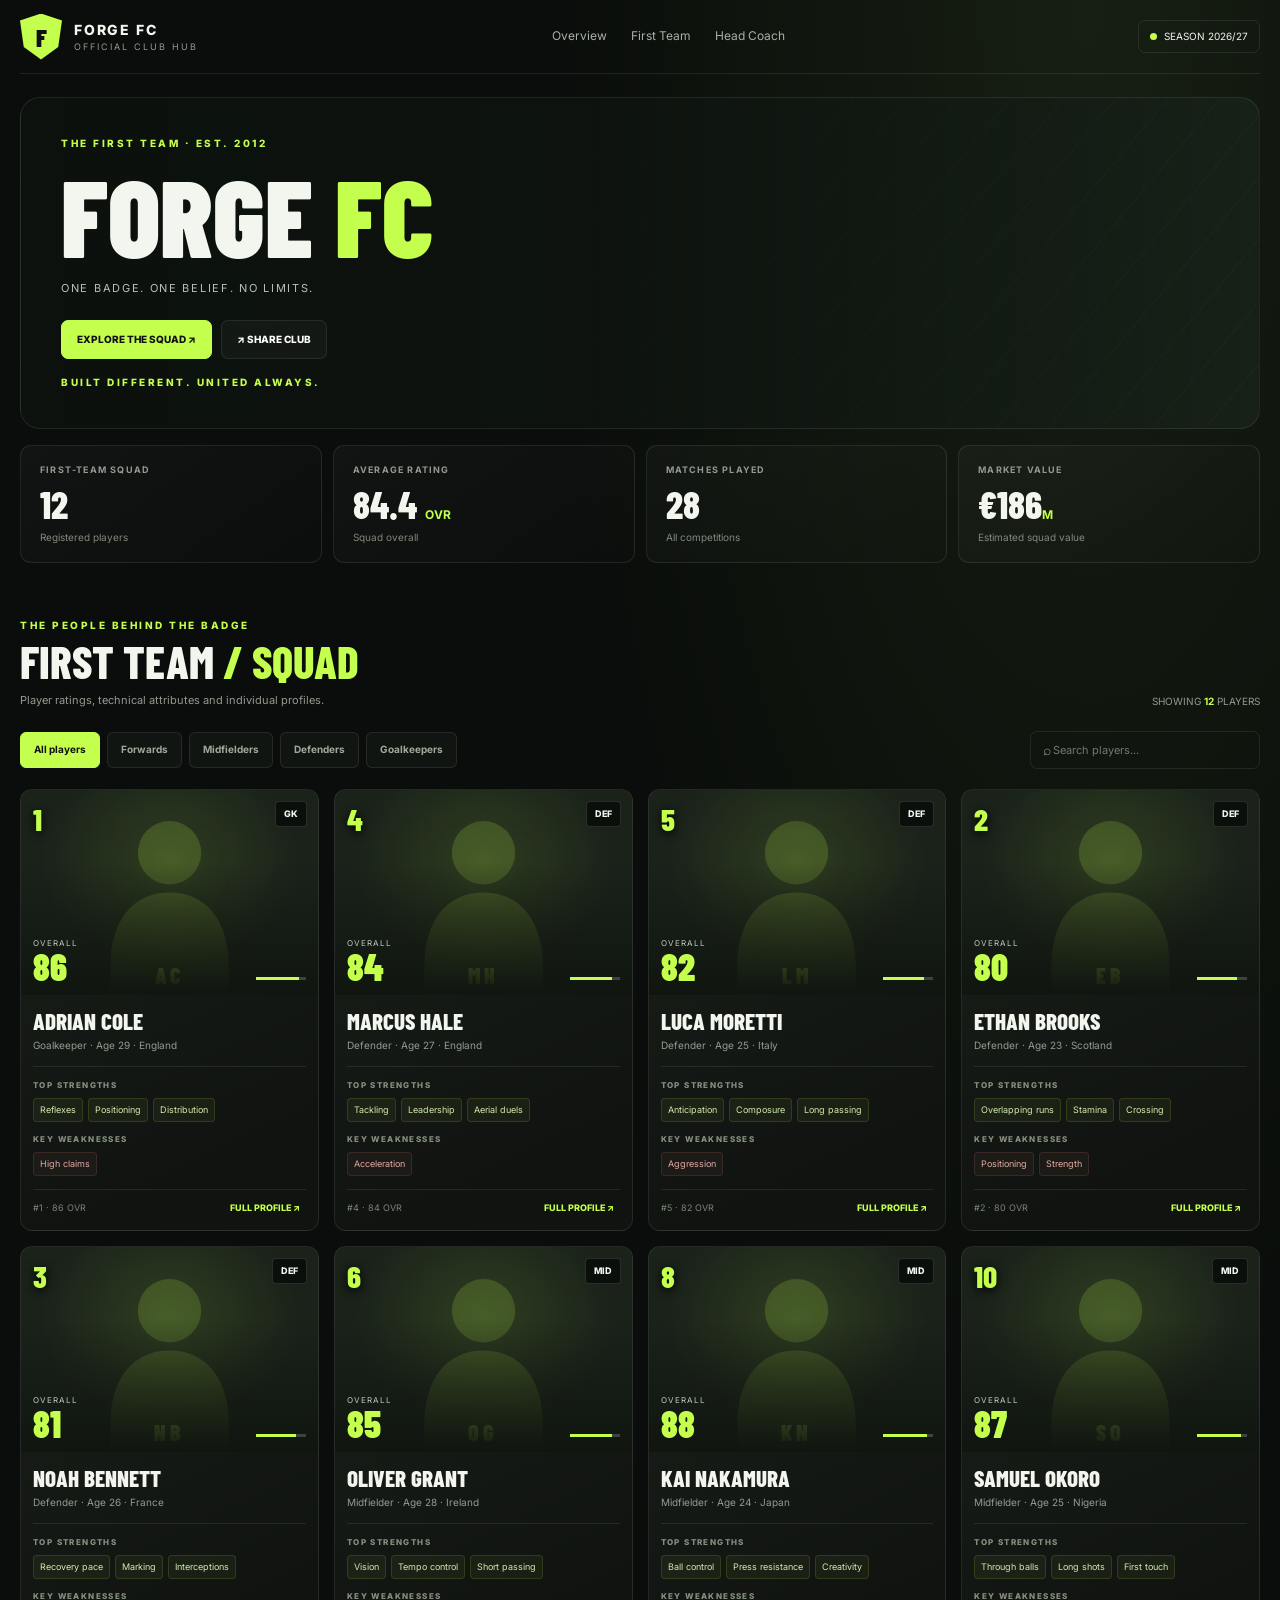
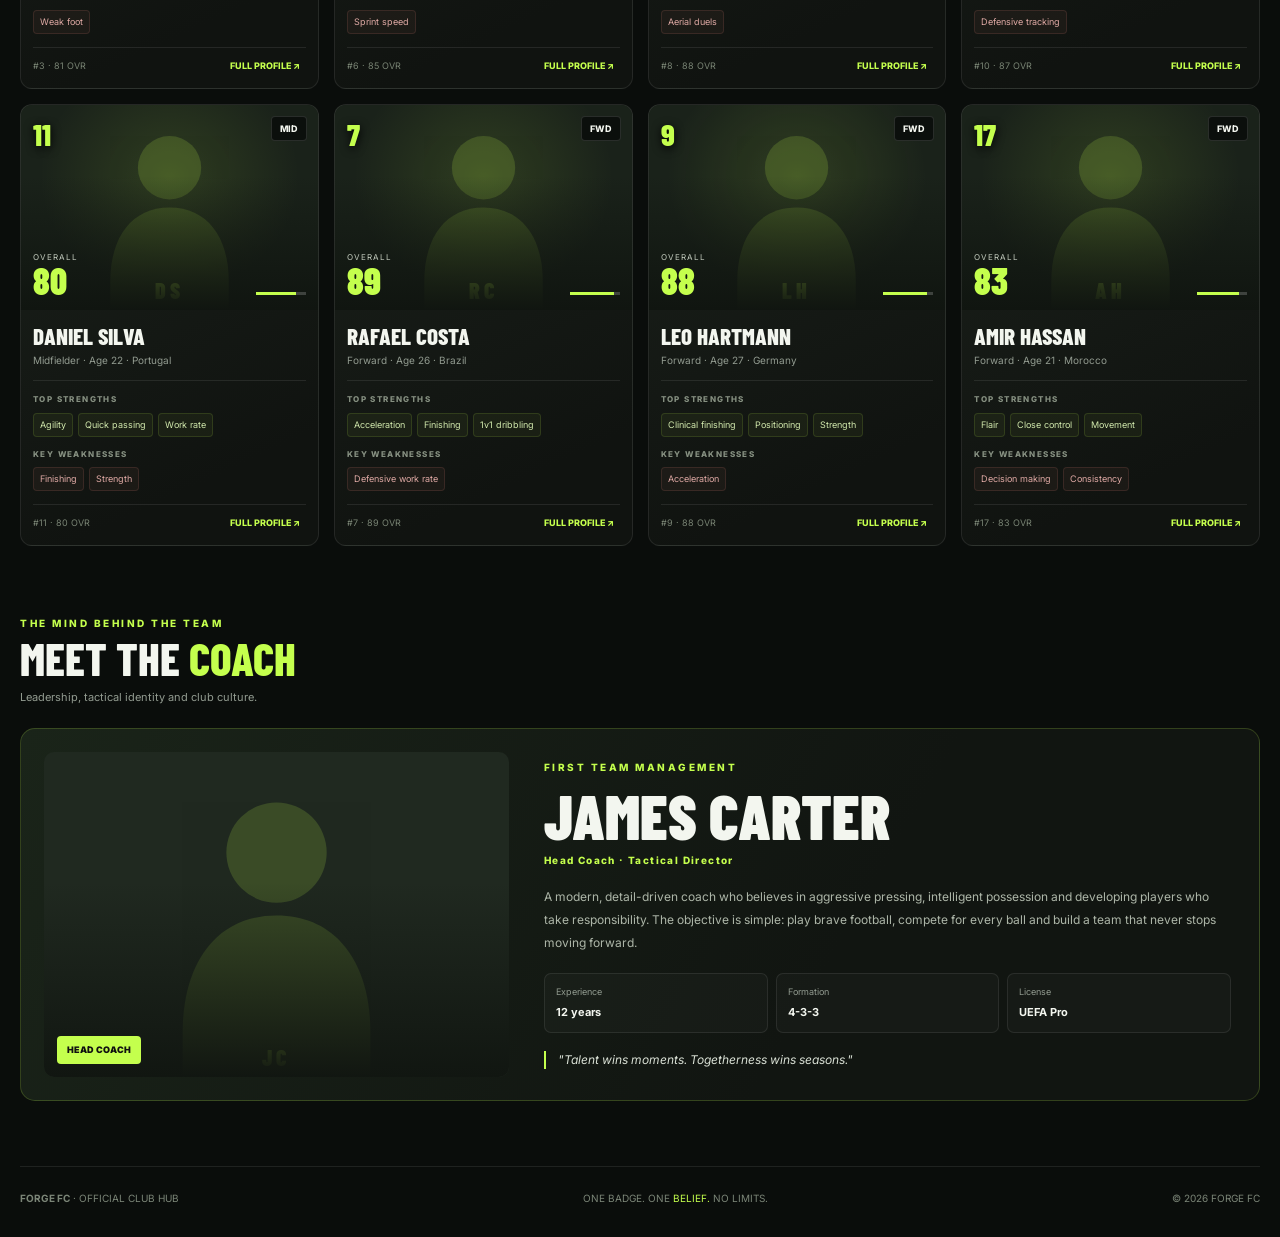
==== index.html @ f8b8ceb1 "First added files" ====
<!doctype html>
<html lang="en">
<head>
<meta charset="utf-8"><meta name="viewport" content="width=device-width,initial-scale=1">
<meta name="theme-color" content="#0a0d0b"><title>FORGE FC | Official Club Hub</title>
<link rel="preconnect" href="https://fonts.googleapis.com"><link rel="preconnect" href="https://fonts.gstatic.com" crossorigin>
<link href="https://fonts.googleapis.com/css2?family=Barlow+Condensed:wght@500;600;700;800;900&family=Inter:wght@400;500;600;700;800&display=swap" rel="stylesheet">
<style>
:root{--bg:#0a0d0b;--panel:#131813;--line:#ffffff16;--text:#f3f6ef;--muted:#929b90;--lime:#c4ff4d;--red:#ff8d86;--head:"Barlow Condensed",Impact,sans-serif;--body:"Inter",sans-serif}
*{box-sizing:border-box}html{scroll-behavior:smooth}body{margin:0;background:radial-gradient(ellipse at 85% 0%,#97ce5217,transparent 34rem),var(--bg);color:var(--text);font:14px/1.55 var(--body)}button,input{font:inherit}button,a{cursor:pointer}button:focus-visible,a:focus-visible,input:focus-visible{outline:2px solid var(--lime);outline-offset:3px}a{color:inherit;text-decoration:none}.wrap{width:min(1280px,calc(100% - 40px));margin:auto}
header{height:74px;display:flex;justify-content:space-between;align-items:center;gap:20px;border-bottom:1px solid var(--line)}.brand{display:flex;align-items:center;gap:12px}.crest{width:42px;height:46px;display:grid;place-items:center;background:var(--lime);color:#111;font:900 25px var(--head);clip-path:polygon(50% 0,100% 15%,91% 73%,50% 100%,9% 73%,0 15%)}.brand-name{font-weight:800;letter-spacing:1.8px}.muted{color:var(--muted)}.nav{display:flex;gap:24px;color:#a9b1a6;font-size:12px}.nav a:hover{color:var(--lime)}.season{border:1px solid var(--line);padding:8px 11px;border-radius:7px;font-size:10px}.dot{display:inline-block;width:7px;height:7px;background:var(--lime);border-radius:50%;margin-right:7px}
.hero{margin-top:23px;min-height:330px;border:1px solid var(--line);border-radius:20px;overflow:hidden;background:linear-gradient(90deg,#0c110d 0%,#0c110df2 46%,#0c110d35 100%),repeating-linear-gradient(130deg,transparent 0 38px,#ffffff06 39px 40px),#19251a}.hero-in{padding:38px 40px;min-height:330px;display:flex;flex-direction:column;justify-content:space-between}.eyebrow,.kicker{color:var(--lime);font-size:10px;font-weight:800;letter-spacing:2.5px;text-transform:uppercase}.hero h1{font:900 clamp(60px,9vw,108px)/.9 var(--head);margin:15px 0 0;text-transform:uppercase}.lime{color:var(--lime)}.motto{color:#b8c2b4;letter-spacing:1.7px;font-size:11px;text-transform:uppercase;margin:16px 0 23px}.btn{border:1px solid var(--line);border-radius:7px;padding:11px 15px;font-size:10px;font-weight:800;background:#ffffff08;color:white}.btn.primary{background:var(--lime);color:#111;border-color:var(--lime)}.btn:hover{border-color:var(--lime)}.actions{display:flex;gap:9px;flex-wrap:wrap}
.stats{display:grid;grid-template-columns:repeat(4,1fr);gap:11px;margin:16px 0 55px}.stat{padding:17px 19px;border:1px solid var(--line);border-radius:11px;background:linear-gradient(145deg,#ffffff08,#ffffff02)}.stat-label{font-size:9px;color:var(--muted);font-weight:700;letter-spacing:1.2px;text-transform:uppercase}.stat-value{font:800 38px/1 var(--head);margin-top:8px}.stat-value small{font:700 12px var(--body);color:var(--lime)}.stat-note{font-size:10px;color:#7f897b;margin-top:7px}
.section-head{display:flex;justify-content:space-between;align-items:end;gap:18px;margin-bottom:22px}.title{font:800 45px/.98 var(--head);margin:5px 0 0;text-transform:uppercase}.desc{font-size:11px;color:var(--muted);margin:9px 0 0}.count{font-size:10px;color:var(--muted)}.count strong{color:var(--lime)}
.toolbar{display:flex;align-items:center;justify-content:space-between;gap:12px;flex-wrap:wrap;margin-bottom:20px}.filters{display:flex;flex-wrap:wrap;gap:7px}.filter{border:1px solid var(--line);border-radius:6px;padding:9px 13px;background:#111511;color:#a1a99b;font-size:10px;font-weight:700}.filter.active{background:var(--lime);border-color:var(--lime);color:#111}.search{border:1px solid var(--line);border-radius:7px;padding:0 12px;height:38px;display:flex;align-items:center;width:230px;color:var(--muted)}.search input{background:transparent;border:0;outline:0;color:white;width:100%;font-size:11px}
.grid{display:grid;grid-template-columns:repeat(4,minmax(0,1fr));gap:15px}.card{min-width:0;overflow:hidden;border:1px solid var(--line);border-radius:12px;background:linear-gradient(155deg,#1b211b,#101310 80%);transition:.2s}.card:hover{transform:translateY(-4px);border-color:#c4ff4d80;box-shadow:0 15px 32px #0005}.portrait{position:relative;height:205px;overflow:hidden;background:radial-gradient(ellipse at 50% 35%,#c4ff4d20,transparent 62%),#1a221a}.portrait:after{content:"";position:absolute;inset:35% 0 0;background:linear-gradient(transparent,#101510);pointer-events:none}.fallback{position:absolute;inset:0;display:flex;align-items:end;justify-content:center;color:var(--lime)}.fallback svg{height:95%;width:90%;fill:var(--lime);opacity:.16}.fallback b{position:absolute;bottom:7px;opacity:.7;font:900 22px var(--head);letter-spacing:4px}.portrait img{position:absolute;z-index:1;inset:0;width:100%;height:100%;object-fit:cover;object-position:center 27%}.jersey,.pos,.rating{position:absolute;z-index:3}.jersey{left:12px;top:10px;font:800 31px var(--head);color:var(--lime);text-shadow:0 2px 10px #000}.pos{right:11px;top:11px;padding:5px 8px;background:#0a0d0be0;border:1px solid #ffffff20;border-radius:4px;font-size:9px;font-weight:800}.rating{bottom:11px;left:12px;display:flex;flex-direction:column}.rating small{font-size:8px;letter-spacing:1px;color:#c1c9bc}.rating strong{font:900 37px/.95 var(--head);color:var(--lime)}.rbar{position:absolute;right:12px;bottom:15px;width:50px;height:3px;background:#ffffff30;z-index:3}.rbar span{display:block;height:100%;background:var(--lime)}.info{padding:14px 12px}.pname{margin:0;white-space:nowrap;overflow:hidden;text-overflow:ellipsis;font:800 23px/1.05 var(--head);text-transform:uppercase}.meta{font-size:10px;color:var(--muted);margin-top:5px}.divider{height:1px;background:var(--line);margin:12px 0}.label{font-size:8px;letter-spacing:1.4px;font-weight:800;color:#869081;margin-bottom:7px}.chips{display:flex;flex-wrap:wrap;gap:5px}.chip{font-size:9px;padding:4px 6px;border-radius:4px;background:#c4ff4d0d;border:1px solid #c4ff4d20;color:#d2e9ad}.chip.weak{background:#ff8d860c;border-color:#ff8d8620;color:#e0aaa5}.weakness{margin-top:11px}.card-bottom{display:flex;justify-content:space-between;gap:7px;align-items:center;border-top:1px solid var(--line);margin-top:13px;padding-top:10px}.subtle{font-size:9px;color:#798474}.details{border:0;background:none;color:var(--lime);font-size:9px;font-weight:800}
.coach-section{margin-top:70px}.coach-panel{display:grid;grid-template-columns:minmax(230px,.8fr) minmax(0,1.2fr);gap:30px;padding:23px;border:1px solid #c4ff4d30;border-radius:15px;background:linear-gradient(120deg,#1a2419,#111511 65%)}.coach-photo{position:relative;min-height:320px;overflow:hidden;border-radius:10px;background:#202920}.coach-photo img{position:absolute;inset:0;width:100%;height:100%;object-fit:cover;object-position:center 25%}.coach-photo .fallback svg{width:85%}.coach-photo:after{content:"";position:absolute;inset:40% 0 0;background:linear-gradient(transparent,#111611);pointer-events:none}.coach-badge{position:absolute;z-index:3;left:13px;bottom:13px;padding:7px 10px;background:var(--lime);color:#111;border-radius:4px;font-size:9px;font-weight:900}.coach-content{display:flex;flex-direction:column;justify-content:center;padding:8px 5px}.coach-name{font:900 clamp(38px,5vw,62px)/.95 var(--head);margin:10px 0 0;text-transform:uppercase}.coach-role{color:var(--lime);font-size:10px;letter-spacing:1.4px;font-weight:800;margin-top:8px}.coach-bio{font-size:12px;line-height:1.9;color:#adb6a8;margin:18px 0}.facts{display:grid;grid-template-columns:repeat(3,1fr);gap:8px}.fact{padding:11px;border:1px solid var(--line);background:#ffffff06;border-radius:7px}.fact span{display:block;color:var(--muted);font-size:9px}.fact strong{display:block;font-size:11px;margin-top:5px}.quote{border-left:2px solid var(--lime);padding-left:12px;margin-top:18px;font-style:italic;color:#d9e0d5;font-size:12px}
footer{display:flex;flex-wrap:wrap;justify-content:space-between;gap:12px;border-top:1px solid var(--line);padding:24px 0 30px;margin-top:65px;color:#7b8577;font-size:10px}.modal{position:fixed;inset:0;z-index:20;display:none;align-items:center;justify-content:center;padding:18px;background:#000c;backdrop-filter:blur(8px)}.modal.open{display:flex}.modal-panel{position:relative;width:min(100%,460px);max-height:90vh;overflow:auto;padding:25px;background:#141914;border:1px solid #c4ff4d35;border-radius:14px}.close{position:absolute;right:12px;top:12px;background:#ffffff08;color:white;border:1px solid var(--line);border-radius:6px;width:33px;height:33px;font-size:20px}.modal-name{font:900 42px/1 var(--head);margin:10px 35px 5px;text-transform:uppercase}.attr-list{display:grid;gap:13px;margin:15px 0 22px}.attr-row{display:grid;grid-template-columns:90px 1fr 25px;align-items:center;gap:10px}.attr-row span{font-size:10px;color:#b3bdb0}.attr-row strong{color:var(--lime);font-size:10px;text-align:right}.track{height:5px;background:#2b332a;border-radius:5px;overflow:hidden}.track div{height:100%;background:var(--lime)}.empty{grid-column:1/-1;padding:45px;text-align:center;border:1px dashed var(--line);border-radius:10px;color:var(--muted)}
@media(max-width:1000px){.grid{grid-template-columns:repeat(3,minmax(0,1fr))}.nav{gap:14px}}
@media(max-width:700px){.wrap{width:calc(100% - 28px)}.nav{display:none}.hero,.hero-in{min-height:310px}.hero-in{padding:27px 21px}.stats{grid-template-columns:repeat(2,1fr);margin-bottom:42px}.stat{padding:14px}.stat-value{font-size:33px}.title{font-size:38px}.section-head{align-items:start}.filters{width:100%}.filter{flex:1 0 auto;padding:9px}.search{width:100%}.grid{grid-template-columns:repeat(2,minmax(0,1fr));gap:9px}.portrait{height:165px}.info{padding:11px 9px}.pname{font-size:20px}.chip{font-size:8px}.coach-panel{grid-template-columns:1fr;padding:13px;gap:18px}.coach-photo{min-height:280px;max-height:350px}.coach-content{padding:0 4px 5px}.coach-name{font-size:47px}}
@media(max-width:370px){.grid{grid-template-columns:1fr}.portrait{height:225px}.info{padding:14px}.pname{font-size:25px}.season{font-size:9px;padding:7px}.brand-name{font-size:12px}}
@media(prefers-reduced-motion:reduce){*{scroll-behavior:auto!important;transition:none!important;animation:none!important}}
</style>
</head>
<body>
<header class="wrap">
  <a class="brand" href="#home"><div class="crest" id="crest">F</div><div><div class="brand-name" id="brandName">FORGE FC</div><div class="muted" style="font-size:9px;letter-spacing:2px">OFFICIAL CLUB HUB</div></div></a>
  <nav class="nav"><a href="#home">Overview</a><a href="#squad">First Team</a><a href="#coach">Head Coach</a></nav>
  <div class="season"><span class="dot"></span><span id="season">SEASON 2026/27</span></div>
</header>
<main class="wrap">
<section class="hero" id="home"><div class="hero-in"><div><div class="eyebrow" id="eyebrow">THE FIRST TEAM · EST. 2012</div><h1 id="heroTitle">FORGE <span class="lime">FC</span></h1><p class="motto" id="motto">One badge. One belief. No limits.</p><div class="actions"><a class="btn primary" href="#squad">EXPLORE THE SQUAD ↗</a><button class="btn" id="share">↗ SHARE CLUB</button></div></div><div class="eyebrow">BUILT DIFFERENT. UNITED ALWAYS.</div></div></section>
<section class="stats" aria-label="Club statistics">
  <article class="stat"><div class="stat-label">First-team squad</div><div class="stat-value" id="statPlayers">12</div><div class="stat-note">Registered players</div></article>
  <article class="stat"><div class="stat-label">Average rating</div><div class="stat-value" id="statRating">84 <small>OVR</small></div><div class="stat-note">Squad overall</div></article>
  <article class="stat"><div class="stat-label">Matches played</div><div class="stat-value" id="statMatches">28</div><div class="stat-note">All competitions</div></article>
  <article class="stat"><div class="stat-label">Market value</div><div class="stat-value" id="statValue">€186<small>M</small></div><div class="stat-note">Estimated squad value</div></article>
</section>
<section id="squad">
  <div class="section-head"><div><div class="kicker">THE PEOPLE BEHIND THE BADGE</div><h2 class="title">FIRST TEAM <span class="lime">/ SQUAD</span></h2><p class="desc">Player ratings, technical attributes and individual profiles.</p></div><div class="count">SHOWING <strong id="visibleCount">12</strong> PLAYERS</div></div>
  <div class="toolbar"><div class="filters" role="group" aria-label="Position filters"><button class="filter active" data-filter="ALL" aria-pressed="true">All players</button><button class="filter" data-filter="FWD" aria-pressed="false">Forwards</button><button class="filter" data-filter="MID" aria-pressed="false">Midfielders</button><button class="filter" data-filter="DEF" aria-pressed="false">Defenders</button><button class="filter" data-filter="GK" aria-pressed="false">Goalkeepers</button></div><label class="search">⌕ <input id="search" type="search" placeholder="Search players..." aria-label="Search players"></label></div>
  <div class="grid" id="grid" aria-live="polite"></div>
</section>
<section class="coach-section" id="coach"><div class="section-head"><div><div class="kicker">THE MIND BEHIND THE TEAM</div><h2 class="title">MEET THE <span class="lime">COACH</span></h2><p class="desc">Leadership, tactical identity and club culture.</p></div></div>
  <article class="coach-panel"><div class="coach-photo" id="coachPhoto"></div><div class="coach-content"><div class="kicker">FIRST TEAM MANAGEMENT</div><h3 class="coach-name" id="coachName">JAMES CARTER</h3><div class="coach-role" id="coachRole"></div><p class="coach-bio" id="coachBio"></p><div class="facts"><div class="fact"><span>Experience</span><strong id="coachExperience"></strong></div><div class="fact"><span>Formation</span><strong id="coachFormation"></strong></div><div class="fact"><span>License</span><strong id="coachLicense"></strong></div></div><div class="quote" id="coachQuote"></div></div></article>
</section>
<footer><div><strong id="footerClub">FORGE FC</strong> · OFFICIAL CLUB HUB</div><div>ONE BADGE. ONE <span class="lime">BELIEF.</span> NO LIMITS.</div><div id="copyright"></div></footer>
</main>
<div class="modal" id="modal" role="dialog" aria-modal="true" aria-labelledby="modalName"><div class="modal-panel"><button class="close" id="close" aria-label="Close player profile">×</button><div class="kicker">PLAYER PROFILE / TECHNICAL REPORT</div><h2 class="modal-name" id="modalName"></h2><div class="muted" id="modalSub"></div><div class="divider"></div><div class="label">PLAYER ATTRIBUTES</div><div class="attr-list" id="attrList"></div><div class="divider"></div><div class="label">TOP STRENGTHS</div><div class="chips" id="modalStrengths"></div><div class="weakness"><div class="label" style="margin-top:15px">AREAS TO IMPROVE</div><div class="chips" id="modalWeaknesses"></div></div></div></div>
<script>
const API_URL = ""; // Public site needs no API: reads data.json from this repository.
const POSITION_NAMES={GK:"Goalkeeper",DEF:"Defender",MID:"Midfielder",FWD:"Forward"};
const $=s=>document.querySelector(s);
let state={club:{},coach:{},players:[]},activeFilter="ALL",lastFocus=null;
function esc(v){return String(v??"").replace(/[&<>"']/g,c=>({"&":"&amp;","<":"&lt;",">":"&gt;",'"':"&quot;","'":"&#39;"}[c]));}
function score(v){let n=Number(v);return Number.isFinite(n)?Math.max(1,Math.min(99,n)):1;}
function initials(s){return String(s||"?").trim().split(/\s+/).filter(Boolean).slice(0,2).map(x=>x[0].toUpperCase()).join("")||"?";}
function fallback(name){return `<div class="fallback" aria-hidden="true"><svg viewBox="0 0 200 240"><circle cx="100" cy="65" r="39"/><path d="M27 240v-35c0-55 27-91 73-91s73 36 73 91v35z"/></svg><b>${esc(initials(name))}</b></div>`;}
function imageURL(value){if(!value)return "";try{const u=new URL(value,location.href);return (u.origin===location.origin||u.protocol==="https:")&&["http:","https:","file:"].includes(u.protocol)?u.href:"";}catch{return "";}}
function img(value,name){const src=imageURL(value);return src?`<img src="${esc(src)}" alt="Portrait of ${esc(name)}" loading="lazy" decoding="async" onerror="this.remove()">`:"";}
function renderBrand(){const c=state.club;$("#crest").textContent=c.shortName||"F";$("#brandName").textContent=c.name||"CLUB FC";$("#season").textContent="SEASON "+(c.season||"");$("#eyebrow").textContent=`THE FIRST TEAM · EST. ${c.established||"—"}`;$("#heroTitle").innerHTML=`${esc((c.name||"CLUB FC").replace(/\s+FC$/i,""))} <span class="lime">FC</span>`;$("#motto").textContent=c.motto||"";$("#footerClub").textContent=c.name||"";$("#copyright").textContent=`© ${new Date().getFullYear()} ${c.name||""}`;$("#statPlayers").textContent=state.players.length;const avg=state.players.length?state.players.reduce((s,p)=>s+score(p.overall),0)/state.players.length:0;$("#statRating").innerHTML=`${avg.toFixed(1)} <small>OVR</small>`;$("#statMatches").textContent=Number(c.matchesPlayed)||0;$("#statValue").innerHTML=`${esc(c.currency||"€")}${Number(c.marketValueMillions)||0}<small>M</small>`;}
function renderCoach(){const c=state.coach;$("#coachName").textContent=c.name||"Head Coach";$("#coachRole").textContent=c.role||"";$("#coachBio").textContent=c.bio||"";$("#coachExperience").textContent=c.experience||"—";$("#coachFormation").textContent=c.formation||"—";$("#coachLicense").textContent=c.license||"—";$("#coachQuote").textContent=c.quote?`"${c.quote}"`:"";$("#coachPhoto").innerHTML=fallback(c.name)+img(c.image,c.name)+`<div class="coach-badge">HEAD COACH</div>`;}
function card(p,i){const strengths=(p.strengths||[]).slice(0,3).map(x=>`<span class="chip">${esc(x)}</span>`).join("");const weaknesses=(p.weaknesses||[]).slice(0,2).map(x=>`<span class="chip weak">${esc(x)}</span>`).join("");const r=score(p.overall);return `<article class="card" style="animation-delay:${Math.min(i*25,250)}ms"><div class="portrait">${fallback(p.name)}${img(p.image,p.name)}<div class="jersey">${esc(p.number)}</div><div class="pos">${esc(p.position)}</div><div class="rating"><small>OVERALL</small><strong>${r}</strong></div><div class="rbar"><span style="width:${r}%"></span></div></div><div class="info"><h3 class="pname" title="${esc(p.name)}">${esc(p.name)}</h3><div class="meta">${esc(POSITION_NAMES[p.position]||"Player")} · Age ${esc(p.age)} · ${esc(p.nationality)}</div><div class="divider"></div><div class="label">TOP STRENGTHS</div><div class="chips">${strengths||'<span class="subtle">Not specified</span>'}</div><div class="weakness"><div class="label">KEY WEAKNESSES</div><div class="chips">${weaknesses||'<span class="subtle">Not specified</span>'}</div></div><div class="card-bottom"><span class="subtle">#${esc(p.number)} · ${r} OVR</span><button class="details" data-id="${esc(p.id)}">FULL PROFILE ↗</button></div></div></article>`;}
function render(){const q=$("#search").value.trim().toLowerCase();const ps=state.players.filter(p=>(activeFilter==="ALL"||p.position===activeFilter)&&[p.name,p.position,POSITION_NAMES[p.position],p.nationality,...(p.strengths||[]),...(p.weaknesses||[])].join(" ").toLowerCase().includes(q));$("#visibleCount").textContent=ps.length;$("#grid").innerHTML=ps.length?ps.map(card).join(""):'<div class="empty">No players found. Try another name or position.</div>';}
function openProfile(id){const p=state.players.find(x=>String(x.id)===String(id));if(!p)return;lastFocus=document.activeElement;$("#modalName").textContent=p.name;$("#modalSub").textContent=`#${p.number} · ${POSITION_NAMES[p.position]||"Player"} · ${p.nationality} · Age ${p.age} · ${score(p.overall)} OVR`;const attrs=[["Pace",p.attributes?.pace],["Shooting",p.attributes?.shooting],["Passing",p.attributes?.passing],["Dribbling",p.attributes?.dribbling],["Defending",p.attributes?.defending],["Physical",p.attributes?.physical]];$("#attrList").innerHTML=attrs.map(([n,v])=>{let r=score(v);return `<div class="attr-row"><span>${n}</span><div class="track" role="meter" aria-label="${n}" aria-valuemin="1" aria-valuemax="99" aria-valuenow="${r}"><div style="width:${r}%"></div></div><strong>${r}</strong></div>`}).join("");$("#modalStrengths").innerHTML=(p.strengths||[]).map(x=>`<span class="chip">${esc(x)}</span>`).join("");$("#modalWeaknesses").innerHTML=(p.weaknesses||[]).map(x=>`<span class="chip weak">${esc(x)}</span>`).join("");$("#modal").classList.add("open");document.body.style.overflow="hidden";$("#close").focus();}
function closeProfile(){$("#modal").classList.remove("open");document.body.style.overflow="";lastFocus?.focus();}
document.querySelector(".filters").addEventListener("click",e=>{const b=e.target.closest("[data-filter]");if(!b)return;activeFilter=b.dataset.filter;document.querySelectorAll(".filter").forEach(x=>{const on=x===b;x.classList.toggle("active",on);x.setAttribute("aria-pressed",String(on));});render();});
$("#search").addEventListener("input",render);$("#grid").addEventListener("click",e=>{const b=e.target.closest("[data-id]");if(b)openProfile(b.dataset.id);});$("#close").addEventListener("click",closeProfile);$("#modal").addEventListener("click",e=>{if(e.target===$("#modal"))closeProfile();});document.addEventListener("keydown",e=>{if(e.key==="Escape"&&$("#modal").classList.contains("open"))closeProfile();});
$("#share").addEventListener("click",async()=>{try{if(navigator.share)await navigator.share({title:state.club.name,text:state.club.motto,url:location.href});else if(navigator.clipboard&&isSecureContext){await navigator.clipboard.writeText(location.href);$("#share").textContent="✓ LINK COPIED";}else prompt("Copy this link",location.href);}catch(e){if(e.name!=="AbortError")prompt("Copy this link",location.href);}});
async function init(){try{const res=await fetch("data.json",{cache:"no-store"});if(!res.ok)throw Error("Could not load data.json");state=await res.json();if(!Array.isArray(state.players))state.players=[];renderBrand();renderCoach();render();}catch(e){$("#grid").innerHTML='<div class="empty">Could not load club data. Check that data.json is in the same directory as index.html.</div>';console.error(e);}}
init();
</script>
</body>
</html>
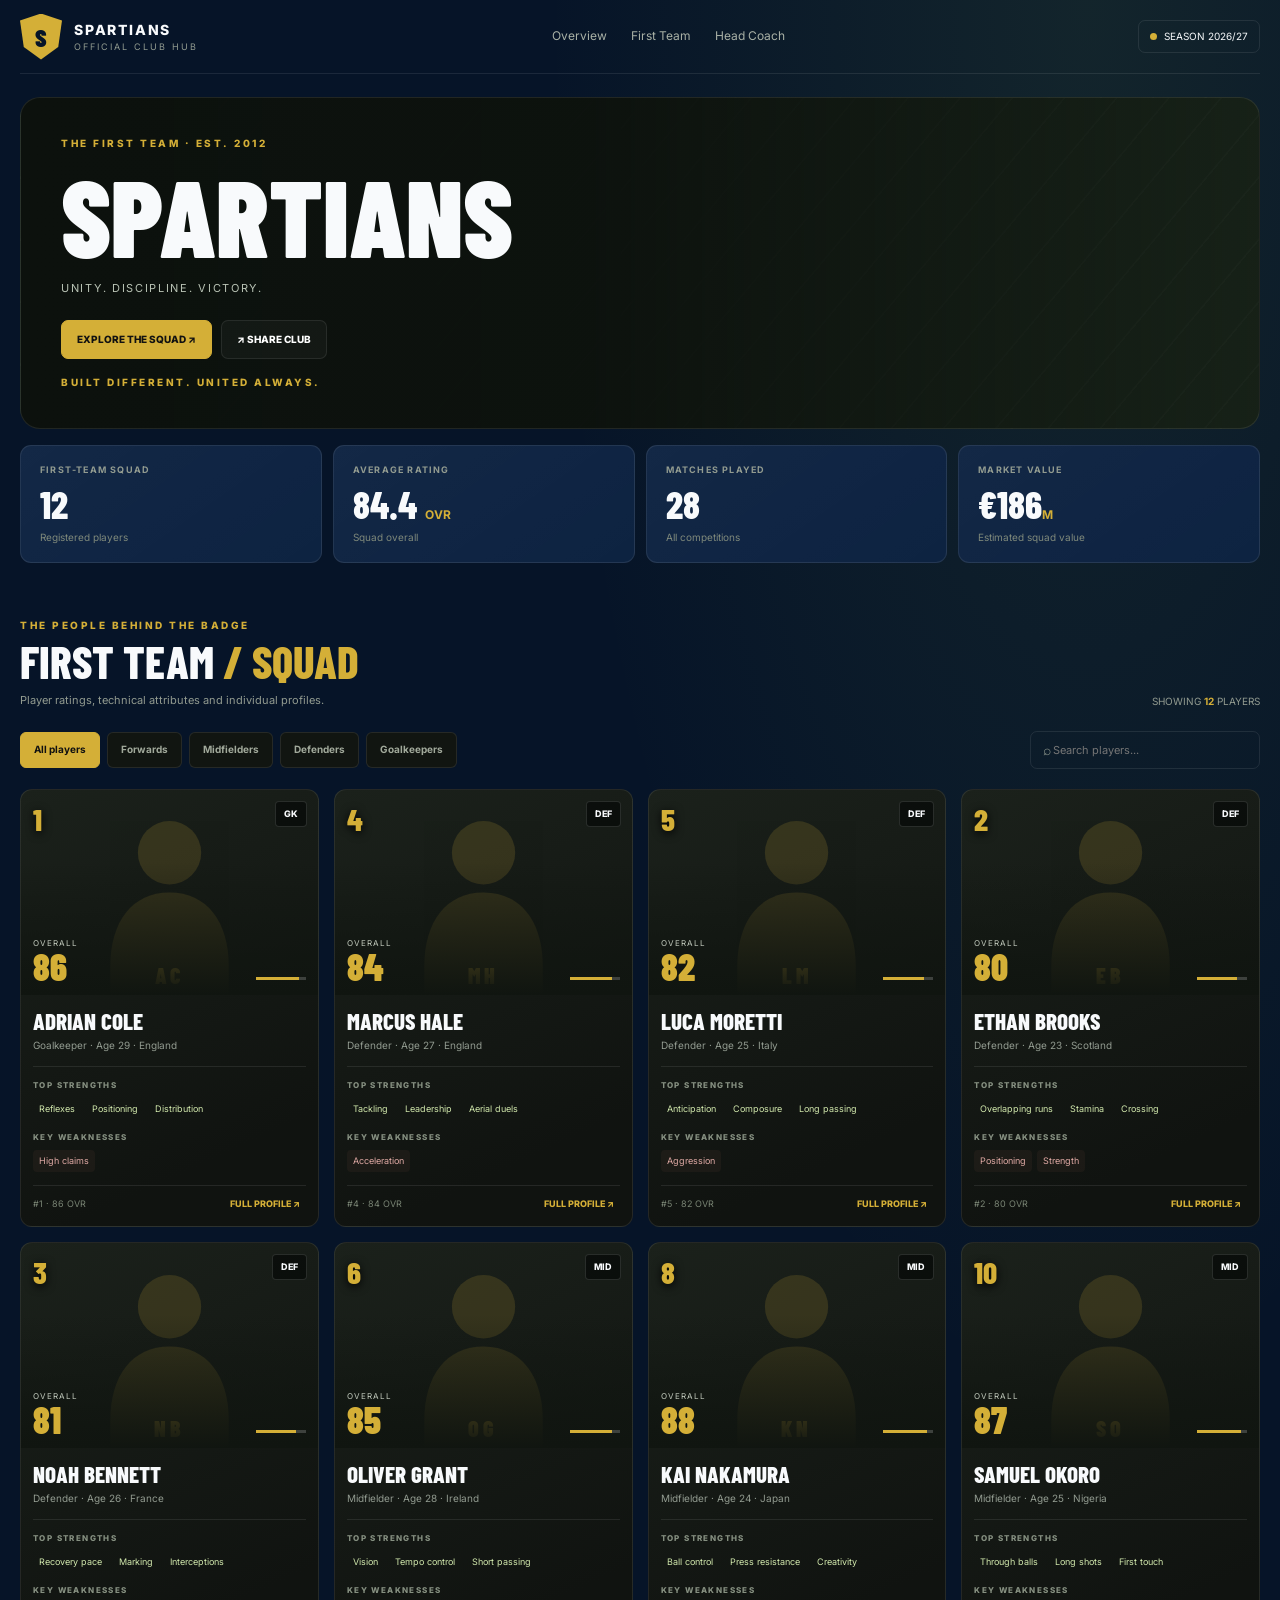
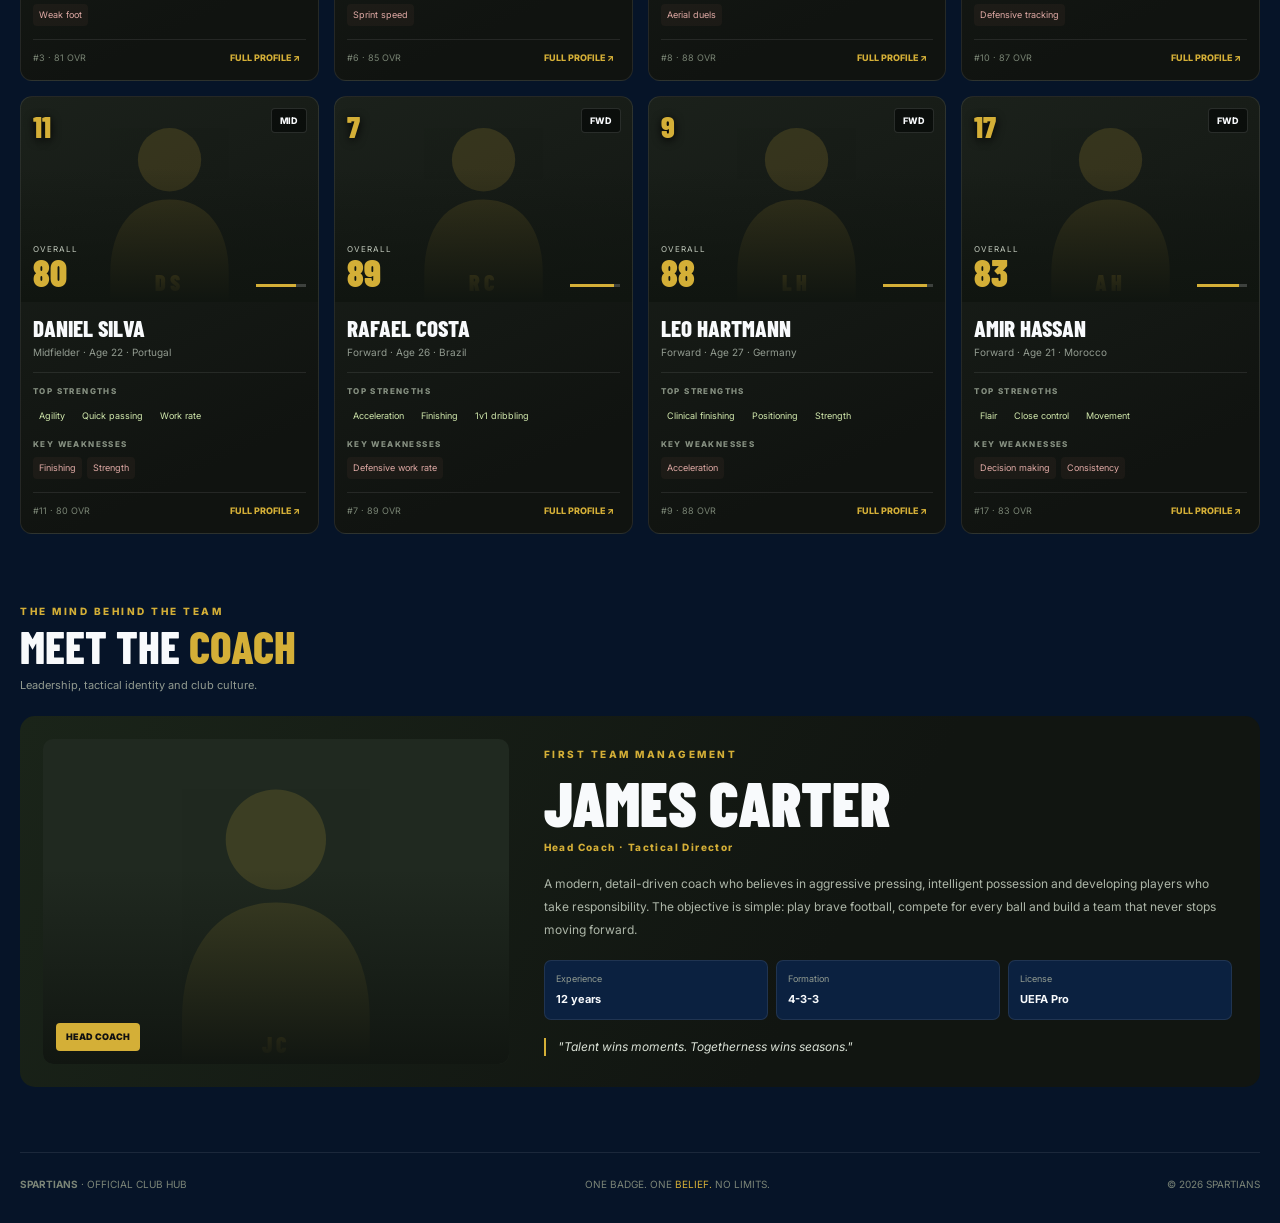
==== commit c121a563: "Club settings updated" ====
--- a/index.html
+++ b/index.html
@@ -6,25 +6,32 @@
 <link rel="preconnect" href="https://fonts.googleapis.com"><link rel="preconnect" href="https://fonts.gstatic.com" crossorigin>
 <link href="https://fonts.googleapis.com/css2?family=Barlow+Condensed:wght@500;600;700;800;900&family=Inter:wght@400;500;600;700;800&display=swap" rel="stylesheet">
 <style>
-:root{--bg:#0a0d0b;--panel:#131813;--line:#ffffff16;--text:#f3f6ef;--muted:#929b90;--lime:#c4ff4d;--red:#ff8d86;--head:"Barlow Condensed",Impact,sans-serif;--body:"Inter",sans-serif}
+:root{--accent:#d4af37;--navy:#061428;--panel:#0b2140;--bg:#0a0d0b;--panel:#131813;--line:#ffffff16;--text:#f3f6ef;--muted:#929b90;--lime:var(--accent);--red:#ff8d86;--head:"Barlow Condensed",Impact,sans-serif;--body:"Inter",sans-serif}
 *{box-sizing:border-box}html{scroll-behavior:smooth}body{margin:0;background:radial-gradient(ellipse at 85% 0%,#97ce5217,transparent 34rem),var(--bg);color:var(--text);font:14px/1.55 var(--body)}button,input{font:inherit}button,a{cursor:pointer}button:focus-visible,a:focus-visible,input:focus-visible{outline:2px solid var(--lime);outline-offset:3px}a{color:inherit;text-decoration:none}.wrap{width:min(1280px,calc(100% - 40px));margin:auto}
 header{height:74px;display:flex;justify-content:space-between;align-items:center;gap:20px;border-bottom:1px solid var(--line)}.brand{display:flex;align-items:center;gap:12px}.crest{width:42px;height:46px;display:grid;place-items:center;background:var(--lime);color:#111;font:900 25px var(--head);clip-path:polygon(50% 0,100% 15%,91% 73%,50% 100%,9% 73%,0 15%)}.brand-name{font-weight:800;letter-spacing:1.8px}.muted{color:var(--muted)}.nav{display:flex;gap:24px;color:#a9b1a6;font-size:12px}.nav a:hover{color:var(--lime)}.season{border:1px solid var(--line);padding:8px 11px;border-radius:7px;font-size:10px}.dot{display:inline-block;width:7px;height:7px;background:var(--lime);border-radius:50%;margin-right:7px}
 .hero{margin-top:23px;min-height:330px;border:1px solid var(--line);border-radius:20px;overflow:hidden;background:linear-gradient(90deg,#0c110d 0%,#0c110df2 46%,#0c110d35 100%),repeating-linear-gradient(130deg,transparent 0 38px,#ffffff06 39px 40px),#19251a}.hero-in{padding:38px 40px;min-height:330px;display:flex;flex-direction:column;justify-content:space-between}.eyebrow,.kicker{color:var(--lime);font-size:10px;font-weight:800;letter-spacing:2.5px;text-transform:uppercase}.hero h1{font:900 clamp(60px,9vw,108px)/.9 var(--head);margin:15px 0 0;text-transform:uppercase}.lime{color:var(--lime)}.motto{color:#b8c2b4;letter-spacing:1.7px;font-size:11px;text-transform:uppercase;margin:16px 0 23px}.btn{border:1px solid var(--line);border-radius:7px;padding:11px 15px;font-size:10px;font-weight:800;background:#ffffff08;color:white}.btn.primary{background:var(--lime);color:#111;border-color:var(--lime)}.btn:hover{border-color:var(--lime)}.actions{display:flex;gap:9px;flex-wrap:wrap}
 .stats{display:grid;grid-template-columns:repeat(4,1fr);gap:11px;margin:16px 0 55px}.stat{padding:17px 19px;border:1px solid var(--line);border-radius:11px;background:linear-gradient(145deg,#ffffff08,#ffffff02)}.stat-label{font-size:9px;color:var(--muted);font-weight:700;letter-spacing:1.2px;text-transform:uppercase}.stat-value{font:800 38px/1 var(--head);margin-top:8px}.stat-value small{font:700 12px var(--body);color:var(--lime)}.stat-note{font-size:10px;color:#7f897b;margin-top:7px}
 .section-head{display:flex;justify-content:space-between;align-items:end;gap:18px;margin-bottom:22px}.title{font:800 45px/.98 var(--head);margin:5px 0 0;text-transform:uppercase}.desc{font-size:11px;color:var(--muted);margin:9px 0 0}.count{font-size:10px;color:var(--muted)}.count strong{color:var(--lime)}
 .toolbar{display:flex;align-items:center;justify-content:space-between;gap:12px;flex-wrap:wrap;margin-bottom:20px}.filters{display:flex;flex-wrap:wrap;gap:7px}.filter{border:1px solid var(--line);border-radius:6px;padding:9px 13px;background:#111511;color:#a1a99b;font-size:10px;font-weight:700}.filter.active{background:var(--lime);border-color:var(--lime);color:#111}.search{border:1px solid var(--line);border-radius:7px;padding:0 12px;height:38px;display:flex;align-items:center;width:230px;color:var(--muted)}.search input{background:transparent;border:0;outline:0;color:white;width:100%;font-size:11px}
-.grid{display:grid;grid-template-columns:repeat(4,minmax(0,1fr));gap:15px}.card{min-width:0;overflow:hidden;border:1px solid var(--line);border-radius:12px;background:linear-gradient(155deg,#1b211b,#101310 80%);transition:.2s}.card:hover{transform:translateY(-4px);border-color:#c4ff4d80;box-shadow:0 15px 32px #0005}.portrait{position:relative;height:205px;overflow:hidden;background:radial-gradient(ellipse at 50% 35%,#c4ff4d20,transparent 62%),#1a221a}.portrait:after{content:"";position:absolute;inset:35% 0 0;background:linear-gradient(transparent,#101510);pointer-events:none}.fallback{position:absolute;inset:0;display:flex;align-items:end;justify-content:center;color:var(--lime)}.fallback svg{height:95%;width:90%;fill:var(--lime);opacity:.16}.fallback b{position:absolute;bottom:7px;opacity:.7;font:900 22px var(--head);letter-spacing:4px}.portrait img{position:absolute;z-index:1;inset:0;width:100%;height:100%;object-fit:cover;object-position:center 27%}.jersey,.pos,.rating{position:absolute;z-index:3}.jersey{left:12px;top:10px;font:800 31px var(--head);color:var(--lime);text-shadow:0 2px 10px #000}.pos{right:11px;top:11px;padding:5px 8px;background:#0a0d0be0;border:1px solid #ffffff20;border-radius:4px;font-size:9px;font-weight:800}.rating{bottom:11px;left:12px;display:flex;flex-direction:column}.rating small{font-size:8px;letter-spacing:1px;color:#c1c9bc}.rating strong{font:900 37px/.95 var(--head);color:var(--lime)}.rbar{position:absolute;right:12px;bottom:15px;width:50px;height:3px;background:#ffffff30;z-index:3}.rbar span{display:block;height:100%;background:var(--lime)}.info{padding:14px 12px}.pname{margin:0;white-space:nowrap;overflow:hidden;text-overflow:ellipsis;font:800 23px/1.05 var(--head);text-transform:uppercase}.meta{font-size:10px;color:var(--muted);margin-top:5px}.divider{height:1px;background:var(--line);margin:12px 0}.label{font-size:8px;letter-spacing:1.4px;font-weight:800;color:#869081;margin-bottom:7px}.chips{display:flex;flex-wrap:wrap;gap:5px}.chip{font-size:9px;padding:4px 6px;border-radius:4px;background:#c4ff4d0d;border:1px solid #c4ff4d20;color:#d2e9ad}.chip.weak{background:#ff8d860c;border-color:#ff8d8620;color:#e0aaa5}.weakness{margin-top:11px}.card-bottom{display:flex;justify-content:space-between;gap:7px;align-items:center;border-top:1px solid var(--line);margin-top:13px;padding-top:10px}.subtle{font-size:9px;color:#798474}.details{border:0;background:none;color:var(--lime);font-size:9px;font-weight:800}
-.coach-section{margin-top:70px}.coach-panel{display:grid;grid-template-columns:minmax(230px,.8fr) minmax(0,1.2fr);gap:30px;padding:23px;border:1px solid #c4ff4d30;border-radius:15px;background:linear-gradient(120deg,#1a2419,#111511 65%)}.coach-photo{position:relative;min-height:320px;overflow:hidden;border-radius:10px;background:#202920}.coach-photo img{position:absolute;inset:0;width:100%;height:100%;object-fit:cover;object-position:center 25%}.coach-photo .fallback svg{width:85%}.coach-photo:after{content:"";position:absolute;inset:40% 0 0;background:linear-gradient(transparent,#111611);pointer-events:none}.coach-badge{position:absolute;z-index:3;left:13px;bottom:13px;padding:7px 10px;background:var(--lime);color:#111;border-radius:4px;font-size:9px;font-weight:900}.coach-content{display:flex;flex-direction:column;justify-content:center;padding:8px 5px}.coach-name{font:900 clamp(38px,5vw,62px)/.95 var(--head);margin:10px 0 0;text-transform:uppercase}.coach-role{color:var(--lime);font-size:10px;letter-spacing:1.4px;font-weight:800;margin-top:8px}.coach-bio{font-size:12px;line-height:1.9;color:#adb6a8;margin:18px 0}.facts{display:grid;grid-template-columns:repeat(3,1fr);gap:8px}.fact{padding:11px;border:1px solid var(--line);background:#ffffff06;border-radius:7px}.fact span{display:block;color:var(--muted);font-size:9px}.fact strong{display:block;font-size:11px;margin-top:5px}.quote{border-left:2px solid var(--lime);padding-left:12px;margin-top:18px;font-style:italic;color:#d9e0d5;font-size:12px}
-footer{display:flex;flex-wrap:wrap;justify-content:space-between;gap:12px;border-top:1px solid var(--line);padding:24px 0 30px;margin-top:65px;color:#7b8577;font-size:10px}.modal{position:fixed;inset:0;z-index:20;display:none;align-items:center;justify-content:center;padding:18px;background:#000c;backdrop-filter:blur(8px)}.modal.open{display:flex}.modal-panel{position:relative;width:min(100%,460px);max-height:90vh;overflow:auto;padding:25px;background:#141914;border:1px solid #c4ff4d35;border-radius:14px}.close{position:absolute;right:12px;top:12px;background:#ffffff08;color:white;border:1px solid var(--line);border-radius:6px;width:33px;height:33px;font-size:20px}.modal-name{font:900 42px/1 var(--head);margin:10px 35px 5px;text-transform:uppercase}.attr-list{display:grid;gap:13px;margin:15px 0 22px}.attr-row{display:grid;grid-template-columns:90px 1fr 25px;align-items:center;gap:10px}.attr-row span{font-size:10px;color:#b3bdb0}.attr-row strong{color:var(--lime);font-size:10px;text-align:right}.track{height:5px;background:#2b332a;border-radius:5px;overflow:hidden}.track div{height:100%;background:var(--lime)}.empty{grid-column:1/-1;padding:45px;text-align:center;border:1px dashed var(--line);border-radius:10px;color:var(--muted)}
+.grid{display:grid;grid-template-columns:repeat(4,minmax(0,1fr));gap:15px}.card{min-width:0;overflow:hidden;border:1px solid var(--line);border-radius:12px;background:linear-gradient(155deg,#1b211b,#101310 80%);transition:.2s}.card:hover{transform:translateY(-4px);border-color:var(--accent)80;box-shadow:0 15px 32px #0005}.portrait{position:relative;height:205px;overflow:hidden;background:radial-gradient(ellipse at 50% 35%,var(--accent)20,transparent 62%),#1a221a}.portrait:after{content:"";position:absolute;inset:35% 0 0;background:linear-gradient(transparent,#101510);pointer-events:none}.fallback{position:absolute;inset:0;display:flex;align-items:end;justify-content:center;color:var(--lime)}.fallback svg{height:95%;width:90%;fill:var(--lime);opacity:.16}.fallback b{position:absolute;bottom:7px;opacity:.7;font:900 22px var(--head);letter-spacing:4px}.portrait img{position:absolute;z-index:1;inset:0;width:100%;height:100%;object-fit:cover;object-position:center 27%}.jersey,.pos,.rating{position:absolute;z-index:3}.jersey{left:12px;top:10px;font:800 31px var(--head);color:var(--lime);text-shadow:0 2px 10px #000}.pos{right:11px;top:11px;padding:5px 8px;background:#0a0d0be0;border:1px solid #ffffff20;border-radius:4px;font-size:9px;font-weight:800}.rating{bottom:11px;left:12px;display:flex;flex-direction:column}.rating small{font-size:8px;letter-spacing:1px;color:#c1c9bc}.rating strong{font:900 37px/.95 var(--head);color:var(--lime)}.rbar{position:absolute;right:12px;bottom:15px;width:50px;height:3px;background:#ffffff30;z-index:3}.rbar span{display:block;height:100%;background:var(--lime)}.info{padding:14px 12px}.pname{margin:0;white-space:nowrap;overflow:hidden;text-overflow:ellipsis;font:800 23px/1.05 var(--head);text-transform:uppercase}.meta{font-size:10px;color:var(--muted);margin-top:5px}.divider{height:1px;background:var(--line);margin:12px 0}.label{font-size:8px;letter-spacing:1.4px;font-weight:800;color:#869081;margin-bottom:7px}.chips{display:flex;flex-wrap:wrap;gap:5px}.chip{font-size:9px;padding:4px 6px;border-radius:4px;background:var(--accent)0d;border:1px solid var(--accent)20;color:#d2e9ad}.chip.weak{background:#ff8d860c;border-color:#ff8d8620;color:#e0aaa5}.weakness{margin-top:11px}.card-bottom{display:flex;justify-content:space-between;gap:7px;align-items:center;border-top:1px solid var(--line);margin-top:13px;padding-top:10px}.subtle{font-size:9px;color:#798474}.details{border:0;background:none;color:var(--lime);font-size:9px;font-weight:800}
+.coach-section{margin-top:70px}.coach-panel{display:grid;grid-template-columns:minmax(230px,.8fr) minmax(0,1.2fr);gap:30px;padding:23px;border:1px solid var(--accent)30;border-radius:15px;background:linear-gradient(120deg,#1a2419,#111511 65%)}.coach-photo{position:relative;min-height:320px;overflow:hidden;border-radius:10px;background:#202920}.coach-photo img{position:absolute;inset:0;width:100%;height:100%;object-fit:cover;object-position:center 25%}.coach-photo .fallback svg{width:85%}.coach-photo:after{content:"";position:absolute;inset:40% 0 0;background:linear-gradient(transparent,#111611);pointer-events:none}.coach-badge{position:absolute;z-index:3;left:13px;bottom:13px;padding:7px 10px;background:var(--lime);color:#111;border-radius:4px;font-size:9px;font-weight:900}.coach-content{display:flex;flex-direction:column;justify-content:center;padding:8px 5px}.coach-name{font:900 clamp(38px,5vw,62px)/.95 var(--head);margin:10px 0 0;text-transform:uppercase}.coach-role{color:var(--lime);font-size:10px;letter-spacing:1.4px;font-weight:800;margin-top:8px}.coach-bio{font-size:12px;line-height:1.9;color:#adb6a8;margin:18px 0}.facts{display:grid;grid-template-columns:repeat(3,1fr);gap:8px}.fact{padding:11px;border:1px solid var(--line);background:#ffffff06;border-radius:7px}.fact span{display:block;color:var(--muted);font-size:9px}.fact strong{display:block;font-size:11px;margin-top:5px}.quote{border-left:2px solid var(--lime);padding-left:12px;margin-top:18px;font-style:italic;color:#d9e0d5;font-size:12px}
+footer{display:flex;flex-wrap:wrap;justify-content:space-between;gap:12px;border-top:1px solid var(--line);padding:24px 0 30px;margin-top:65px;color:#7b8577;font-size:10px}.modal{position:fixed;inset:0;z-index:20;display:none;align-items:center;justify-content:center;padding:18px;background:#000c;backdrop-filter:blur(8px)}.modal.open{display:flex}.modal-panel{position:relative;width:min(100%,460px);max-height:90vh;overflow:auto;padding:25px;background:#141914;border:1px solid var(--accent)35;border-radius:14px}.close{position:absolute;right:12px;top:12px;background:#ffffff08;color:white;border:1px solid var(--line);border-radius:6px;width:33px;height:33px;font-size:20px}.modal-name{font:900 42px/1 var(--head);margin:10px 35px 5px;text-transform:uppercase}.attr-list{display:grid;gap:13px;margin:15px 0 22px}.attr-row{display:grid;grid-template-columns:90px 1fr 25px;align-items:center;gap:10px}.attr-row span{font-size:10px;color:#b3bdb0}.attr-row strong{color:var(--lime);font-size:10px;text-align:right}.track{height:5px;background:#2b332a;border-radius:5px;overflow:hidden}.track div{height:100%;background:var(--lime)}.empty{grid-column:1/-1;padding:45px;text-align:center;border:1px dashed var(--line);border-radius:10px;color:var(--muted)}
 @media(max-width:1000px){.grid{grid-template-columns:repeat(3,minmax(0,1fr))}.nav{gap:14px}}
 @media(max-width:700px){.wrap{width:calc(100% - 28px)}.nav{display:none}.hero,.hero-in{min-height:310px}.hero-in{padding:27px 21px}.stats{grid-template-columns:repeat(2,1fr);margin-bottom:42px}.stat{padding:14px}.stat-value{font-size:33px}.title{font-size:38px}.section-head{align-items:start}.filters{width:100%}.filter{flex:1 0 auto;padding:9px}.search{width:100%}.grid{grid-template-columns:repeat(2,minmax(0,1fr));gap:9px}.portrait{height:165px}.info{padding:11px 9px}.pname{font-size:20px}.chip{font-size:8px}.coach-panel{grid-template-columns:1fr;padding:13px;gap:18px}.coach-photo{min-height:280px;max-height:350px}.coach-content{padding:0 4px 5px}.coach-name{font-size:47px}}
 @media(max-width:370px){.grid{grid-template-columns:1fr}.portrait{height:225px}.info{padding:14px}.pname{font-size:25px}.season{font-size:9px;padding:7px}.brand-name{font-size:12px}}
 @media(prefers-reduced-motion:reduce){*{scroll-behavior:auto!important;transition:none!important;animation:none!important}}
+
+:root{--bg:#061428;--panel:#0b2140;--accent:#d4af37;--text:#f8fafc}
+body{background-color:var(--bg);color:var(--text)}
+.card,.coach-panel,.modal-panel,.stat,.fact{background-color:var(--panel)}
+.lime,.kicker,.rating strong,.attr-row strong{color:var(--accent)!important}
+.crest{background:var(--accent);color:#061428;overflow:hidden}
+.crest img{display:block}
 </style>
 </head>
 <body>
 <header class="wrap">
-  <a class="brand" href="#home"><div class="crest" id="crest">F</div><div><div class="brand-name" id="brandName">FORGE FC</div><div class="muted" style="font-size:9px;letter-spacing:2px">OFFICIAL CLUB HUB</div></div></a>
+  <a class="brand" href="#home"><div class="crest" id="crest">S</div><div><div class="brand-name" id="brandName">FORGE FC</div><div class="muted" style="font-size:9px;letter-spacing:2px">OFFICIAL CLUB HUB</div></div></a>
   <nav class="nav"><a href="#home">Overview</a><a href="#squad">First Team</a><a href="#coach">Head Coach</a></nav>
   <div class="season"><span class="dot"></span><span id="season">SEASON 2026/27</span></div>
 </header>
@@ -58,7 +65,8 @@
 function fallback(name){return `<div class="fallback" aria-hidden="true"><svg viewBox="0 0 200 240"><circle cx="100" cy="65" r="39"/><path d="M27 240v-35c0-55 27-91 73-91s73 36 73 91v35z"/></svg><b>${esc(initials(name))}</b></div>`;}
 function imageURL(value){if(!value)return "";try{const u=new URL(value,location.href);return (u.origin===location.origin||u.protocol==="https:")&&["http:","https:","file:"].includes(u.protocol)?u.href:"";}catch{return "";}}
 function img(value,name){const src=imageURL(value);return src?`<img src="${esc(src)}" alt="Portrait of ${esc(name)}" loading="lazy" decoding="async" onerror="this.remove()">`:"";}
-function renderBrand(){const c=state.club;$("#crest").textContent=c.shortName||"F";$("#brandName").textContent=c.name||"CLUB FC";$("#season").textContent="SEASON "+(c.season||"");$("#eyebrow").textContent=`THE FIRST TEAM · EST. ${c.established||"—"}`;$("#heroTitle").innerHTML=`${esc((c.name||"CLUB FC").replace(/\s+FC$/i,""))} <span class="lime">FC</span>`;$("#motto").textContent=c.motto||"";$("#footerClub").textContent=c.name||"";$("#copyright").textContent=`© ${new Date().getFullYear()} ${c.name||""}`;$("#statPlayers").textContent=state.players.length;const avg=state.players.length?state.players.reduce((s,p)=>s+score(p.overall),0)/state.players.length:0;$("#statRating").innerHTML=`${avg.toFixed(1)} <small>OVR</small>`;$("#statMatches").textContent=Number(c.matchesPlayed)||0;$("#statValue").innerHTML=`${esc(c.currency||"€")}${Number(c.marketValueMillions)||0}<small>M</small>`;}
+function applyTheme(theme){const themes={"navy-gold":["#061428","#0b2140","#d4af37","#f8fafc"],"black-red":["#12090d","#24121a","#ff4b5c","#fff7f8"],"blue-white":["#f3f6fb","#ffffff","#174a8b","#10213a"],"green-black":["#07120d","#11251a","#74d99f","#f3fff7"]};const t=themes[theme]||themes["navy-gold"];const r=document.documentElement;r.style.setProperty("--bg",t[0]);r.style.setProperty("--panel",t[1]);r.style.setProperty("--accent",t[2]);r.style.setProperty("--text",t[3]);}
+function renderBrand(){const c=state.club;applyTheme(c.theme);const crest=$("#crest");if(c.logo){crest.innerHTML=`<img src="${esc(c.logo)}" alt="${esc(c.name||"Club")} crest" style="width:100%;height:100%;object-fit:contain" onerror="this.remove()">`;}else{crest.textContent=c.shortName||"S";}$("#brandName").textContent=c.name||"CLUB";$("#season").textContent="SEASON "+(c.season||"");$("#eyebrow").textContent=`THE FIRST TEAM · EST. ${c.established||"—"}`;$("#heroTitle").innerHTML=`${esc(c.name||"CLUB")}`;$("#motto").textContent=c.motto||"";$("#footerClub").textContent=c.name||"";$("#copyright").textContent=`© ${new Date().getFullYear()} ${c.name||""}`;$("#statPlayers").textContent=state.players.length;const avg=state.players.length?state.players.reduce((s,p)=>s+score(p.overall),0)/state.players.length:0;$("#statRating").innerHTML=`${avg.toFixed(1)} <small>OVR</small>`;$("#statMatches").textContent=Number(c.matchesPlayed)||0;$("#statValue").innerHTML=`${esc(c.currency||"€")}${Number(c.marketValueMillions)||0}<small>M</small>`;}
 function renderCoach(){const c=state.coach;$("#coachName").textContent=c.name||"Head Coach";$("#coachRole").textContent=c.role||"";$("#coachBio").textContent=c.bio||"";$("#coachExperience").textContent=c.experience||"—";$("#coachFormation").textContent=c.formation||"—";$("#coachLicense").textContent=c.license||"—";$("#coachQuote").textContent=c.quote?`"${c.quote}"`:"";$("#coachPhoto").innerHTML=fallback(c.name)+img(c.image,c.name)+`<div class="coach-badge">HEAD COACH</div>`;}
 function card(p,i){const strengths=(p.strengths||[]).slice(0,3).map(x=>`<span class="chip">${esc(x)}</span>`).join("");const weaknesses=(p.weaknesses||[]).slice(0,2).map(x=>`<span class="chip weak">${esc(x)}</span>`).join("");const r=score(p.overall);return `<article class="card" style="animation-delay:${Math.min(i*25,250)}ms"><div class="portrait">${fallback(p.name)}${img(p.image,p.name)}<div class="jersey">${esc(p.number)}</div><div class="pos">${esc(p.position)}</div><div class="rating"><small>OVERALL</small><strong>${r}</strong></div><div class="rbar"><span style="width:${r}%"></span></div></div><div class="info"><h3 class="pname" title="${esc(p.name)}">${esc(p.name)}</h3><div class="meta">${esc(POSITION_NAMES[p.position]||"Player")} · Age ${esc(p.age)} · ${esc(p.nationality)}</div><div class="divider"></div><div class="label">TOP STRENGTHS</div><div class="chips">${strengths||'<span class="subtle">Not specified</span>'}</div><div class="weakness"><div class="label">KEY WEAKNESSES</div><div class="chips">${weaknesses||'<span class="subtle">Not specified</span>'}</div></div><div class="card-bottom"><span class="subtle">#${esc(p.number)} · ${r} OVR</span><button class="details" data-id="${esc(p.id)}">FULL PROFILE ↗</button></div></div></article>`;}
 function render(){const q=$("#search").value.trim().toLowerCase();const ps=state.players.filter(p=>(activeFilter==="ALL"||p.position===activeFilter)&&[p.name,p.position,POSITION_NAMES[p.position],p.nationality,...(p.strengths||[]),...(p.weaknesses||[])].join(" ").toLowerCase().includes(q));$("#visibleCount").textContent=ps.length;$("#grid").innerHTML=ps.length?ps.map(card).join(""):'<div class="empty">No players found. Try another name or position.</div>';}
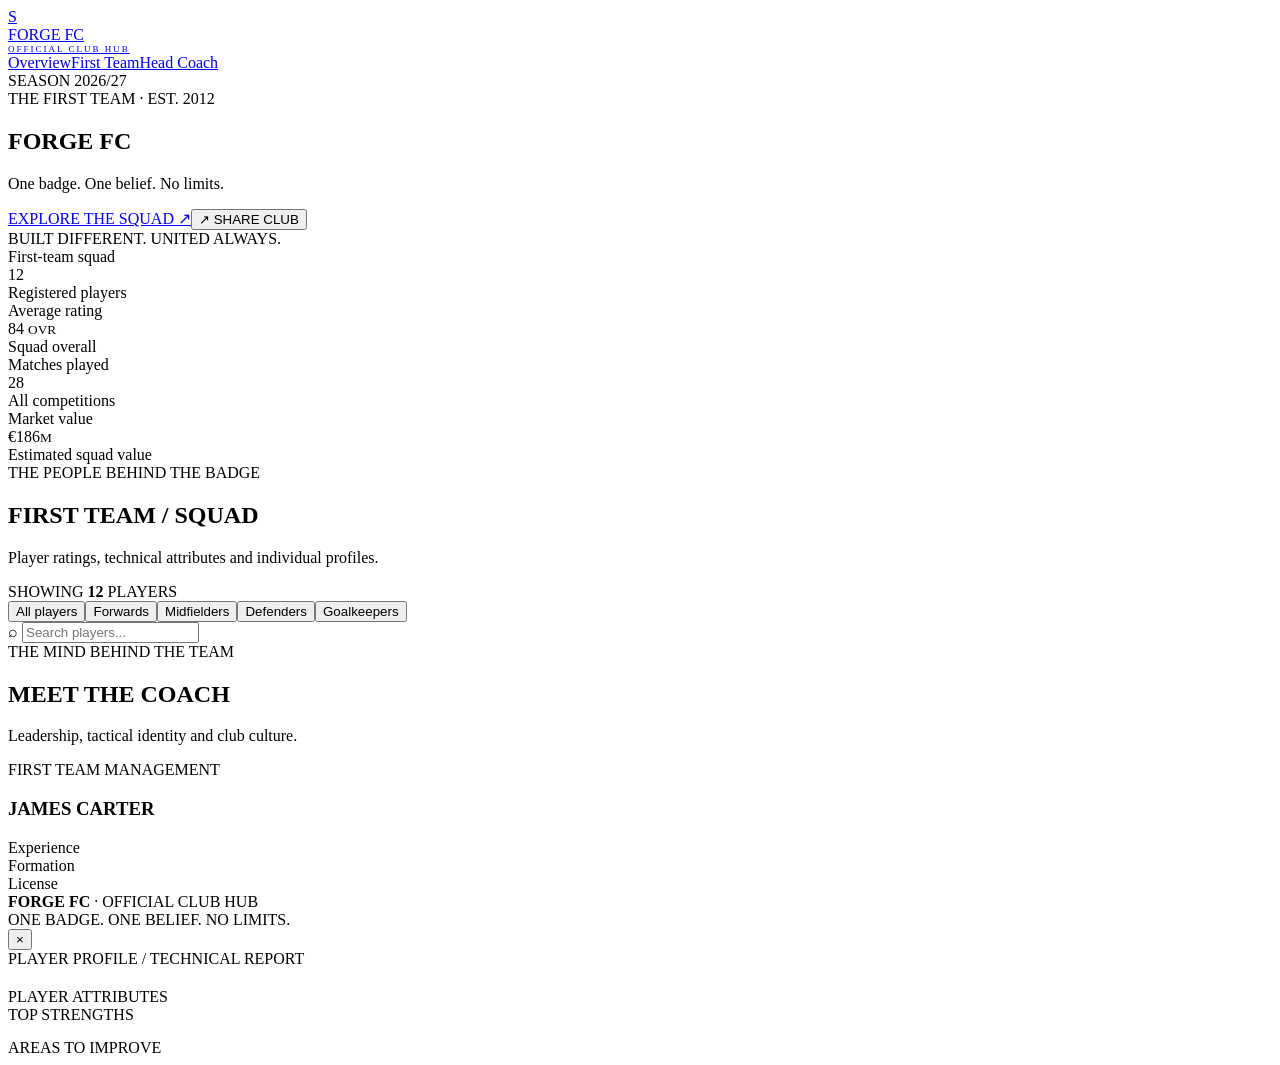
==== commit 5ea96fca: "Modular system introduced" ====
--- a/index.html
+++ b/index.html
@@ -5,29 +5,7 @@
 <meta name="theme-color" content="#0a0d0b"><title>FORGE FC | Official Club Hub</title>
 <link rel="preconnect" href="https://fonts.googleapis.com"><link rel="preconnect" href="https://fonts.gstatic.com" crossorigin>
 <link href="https://fonts.googleapis.com/css2?family=Barlow+Condensed:wght@500;600;700;800;900&family=Inter:wght@400;500;600;700;800&display=swap" rel="stylesheet">
-<style>
-:root{--accent:#d4af37;--navy:#061428;--panel:#0b2140;--bg:#0a0d0b;--panel:#131813;--line:#ffffff16;--text:#f3f6ef;--muted:#929b90;--lime:var(--accent);--red:#ff8d86;--head:"Barlow Condensed",Impact,sans-serif;--body:"Inter",sans-serif}
-*{box-sizing:border-box}html{scroll-behavior:smooth}body{margin:0;background:radial-gradient(ellipse at 85% 0%,#97ce5217,transparent 34rem),var(--bg);color:var(--text);font:14px/1.55 var(--body)}button,input{font:inherit}button,a{cursor:pointer}button:focus-visible,a:focus-visible,input:focus-visible{outline:2px solid var(--lime);outline-offset:3px}a{color:inherit;text-decoration:none}.wrap{width:min(1280px,calc(100% - 40px));margin:auto}
-header{height:74px;display:flex;justify-content:space-between;align-items:center;gap:20px;border-bottom:1px solid var(--line)}.brand{display:flex;align-items:center;gap:12px}.crest{width:42px;height:46px;display:grid;place-items:center;background:var(--lime);color:#111;font:900 25px var(--head);clip-path:polygon(50% 0,100% 15%,91% 73%,50% 100%,9% 73%,0 15%)}.brand-name{font-weight:800;letter-spacing:1.8px}.muted{color:var(--muted)}.nav{display:flex;gap:24px;color:#a9b1a6;font-size:12px}.nav a:hover{color:var(--lime)}.season{border:1px solid var(--line);padding:8px 11px;border-radius:7px;font-size:10px}.dot{display:inline-block;width:7px;height:7px;background:var(--lime);border-radius:50%;margin-right:7px}
-.hero{margin-top:23px;min-height:330px;border:1px solid var(--line);border-radius:20px;overflow:hidden;background:linear-gradient(90deg,#0c110d 0%,#0c110df2 46%,#0c110d35 100%),repeating-linear-gradient(130deg,transparent 0 38px,#ffffff06 39px 40px),#19251a}.hero-in{padding:38px 40px;min-height:330px;display:flex;flex-direction:column;justify-content:space-between}.eyebrow,.kicker{color:var(--lime);font-size:10px;font-weight:800;letter-spacing:2.5px;text-transform:uppercase}.hero h1{font:900 clamp(60px,9vw,108px)/.9 var(--head);margin:15px 0 0;text-transform:uppercase}.lime{color:var(--lime)}.motto{color:#b8c2b4;letter-spacing:1.7px;font-size:11px;text-transform:uppercase;margin:16px 0 23px}.btn{border:1px solid var(--line);border-radius:7px;padding:11px 15px;font-size:10px;font-weight:800;background:#ffffff08;color:white}.btn.primary{background:var(--lime);color:#111;border-color:var(--lime)}.btn:hover{border-color:var(--lime)}.actions{display:flex;gap:9px;flex-wrap:wrap}
-.stats{display:grid;grid-template-columns:repeat(4,1fr);gap:11px;margin:16px 0 55px}.stat{padding:17px 19px;border:1px solid var(--line);border-radius:11px;background:linear-gradient(145deg,#ffffff08,#ffffff02)}.stat-label{font-size:9px;color:var(--muted);font-weight:700;letter-spacing:1.2px;text-transform:uppercase}.stat-value{font:800 38px/1 var(--head);margin-top:8px}.stat-value small{font:700 12px var(--body);color:var(--lime)}.stat-note{font-size:10px;color:#7f897b;margin-top:7px}
-.section-head{display:flex;justify-content:space-between;align-items:end;gap:18px;margin-bottom:22px}.title{font:800 45px/.98 var(--head);margin:5px 0 0;text-transform:uppercase}.desc{font-size:11px;color:var(--muted);margin:9px 0 0}.count{font-size:10px;color:var(--muted)}.count strong{color:var(--lime)}
-.toolbar{display:flex;align-items:center;justify-content:space-between;gap:12px;flex-wrap:wrap;margin-bottom:20px}.filters{display:flex;flex-wrap:wrap;gap:7px}.filter{border:1px solid var(--line);border-radius:6px;padding:9px 13px;background:#111511;color:#a1a99b;font-size:10px;font-weight:700}.filter.active{background:var(--lime);border-color:var(--lime);color:#111}.search{border:1px solid var(--line);border-radius:7px;padding:0 12px;height:38px;display:flex;align-items:center;width:230px;color:var(--muted)}.search input{background:transparent;border:0;outline:0;color:white;width:100%;font-size:11px}
-.grid{display:grid;grid-template-columns:repeat(4,minmax(0,1fr));gap:15px}.card{min-width:0;overflow:hidden;border:1px solid var(--line);border-radius:12px;background:linear-gradient(155deg,#1b211b,#101310 80%);transition:.2s}.card:hover{transform:translateY(-4px);border-color:var(--accent)80;box-shadow:0 15px 32px #0005}.portrait{position:relative;height:205px;overflow:hidden;background:radial-gradient(ellipse at 50% 35%,var(--accent)20,transparent 62%),#1a221a}.portrait:after{content:"";position:absolute;inset:35% 0 0;background:linear-gradient(transparent,#101510);pointer-events:none}.fallback{position:absolute;inset:0;display:flex;align-items:end;justify-content:center;color:var(--lime)}.fallback svg{height:95%;width:90%;fill:var(--lime);opacity:.16}.fallback b{position:absolute;bottom:7px;opacity:.7;font:900 22px var(--head);letter-spacing:4px}.portrait img{position:absolute;z-index:1;inset:0;width:100%;height:100%;object-fit:cover;object-position:center 27%}.jersey,.pos,.rating{position:absolute;z-index:3}.jersey{left:12px;top:10px;font:800 31px var(--head);color:var(--lime);text-shadow:0 2px 10px #000}.pos{right:11px;top:11px;padding:5px 8px;background:#0a0d0be0;border:1px solid #ffffff20;border-radius:4px;font-size:9px;font-weight:800}.rating{bottom:11px;left:12px;display:flex;flex-direction:column}.rating small{font-size:8px;letter-spacing:1px;color:#c1c9bc}.rating strong{font:900 37px/.95 var(--head);color:var(--lime)}.rbar{position:absolute;right:12px;bottom:15px;width:50px;height:3px;background:#ffffff30;z-index:3}.rbar span{display:block;height:100%;background:var(--lime)}.info{padding:14px 12px}.pname{margin:0;white-space:nowrap;overflow:hidden;text-overflow:ellipsis;font:800 23px/1.05 var(--head);text-transform:uppercase}.meta{font-size:10px;color:var(--muted);margin-top:5px}.divider{height:1px;background:var(--line);margin:12px 0}.label{font-size:8px;letter-spacing:1.4px;font-weight:800;color:#869081;margin-bottom:7px}.chips{display:flex;flex-wrap:wrap;gap:5px}.chip{font-size:9px;padding:4px 6px;border-radius:4px;background:var(--accent)0d;border:1px solid var(--accent)20;color:#d2e9ad}.chip.weak{background:#ff8d860c;border-color:#ff8d8620;color:#e0aaa5}.weakness{margin-top:11px}.card-bottom{display:flex;justify-content:space-between;gap:7px;align-items:center;border-top:1px solid var(--line);margin-top:13px;padding-top:10px}.subtle{font-size:9px;color:#798474}.details{border:0;background:none;color:var(--lime);font-size:9px;font-weight:800}
-.coach-section{margin-top:70px}.coach-panel{display:grid;grid-template-columns:minmax(230px,.8fr) minmax(0,1.2fr);gap:30px;padding:23px;border:1px solid var(--accent)30;border-radius:15px;background:linear-gradient(120deg,#1a2419,#111511 65%)}.coach-photo{position:relative;min-height:320px;overflow:hidden;border-radius:10px;background:#202920}.coach-photo img{position:absolute;inset:0;width:100%;height:100%;object-fit:cover;object-position:center 25%}.coach-photo .fallback svg{width:85%}.coach-photo:after{content:"";position:absolute;inset:40% 0 0;background:linear-gradient(transparent,#111611);pointer-events:none}.coach-badge{position:absolute;z-index:3;left:13px;bottom:13px;padding:7px 10px;background:var(--lime);color:#111;border-radius:4px;font-size:9px;font-weight:900}.coach-content{display:flex;flex-direction:column;justify-content:center;padding:8px 5px}.coach-name{font:900 clamp(38px,5vw,62px)/.95 var(--head);margin:10px 0 0;text-transform:uppercase}.coach-role{color:var(--lime);font-size:10px;letter-spacing:1.4px;font-weight:800;margin-top:8px}.coach-bio{font-size:12px;line-height:1.9;color:#adb6a8;margin:18px 0}.facts{display:grid;grid-template-columns:repeat(3,1fr);gap:8px}.fact{padding:11px;border:1px solid var(--line);background:#ffffff06;border-radius:7px}.fact span{display:block;color:var(--muted);font-size:9px}.fact strong{display:block;font-size:11px;margin-top:5px}.quote{border-left:2px solid var(--lime);padding-left:12px;margin-top:18px;font-style:italic;color:#d9e0d5;font-size:12px}
-footer{display:flex;flex-wrap:wrap;justify-content:space-between;gap:12px;border-top:1px solid var(--line);padding:24px 0 30px;margin-top:65px;color:#7b8577;font-size:10px}.modal{position:fixed;inset:0;z-index:20;display:none;align-items:center;justify-content:center;padding:18px;background:#000c;backdrop-filter:blur(8px)}.modal.open{display:flex}.modal-panel{position:relative;width:min(100%,460px);max-height:90vh;overflow:auto;padding:25px;background:#141914;border:1px solid var(--accent)35;border-radius:14px}.close{position:absolute;right:12px;top:12px;background:#ffffff08;color:white;border:1px solid var(--line);border-radius:6px;width:33px;height:33px;font-size:20px}.modal-name{font:900 42px/1 var(--head);margin:10px 35px 5px;text-transform:uppercase}.attr-list{display:grid;gap:13px;margin:15px 0 22px}.attr-row{display:grid;grid-template-columns:90px 1fr 25px;align-items:center;gap:10px}.attr-row span{font-size:10px;color:#b3bdb0}.attr-row strong{color:var(--lime);font-size:10px;text-align:right}.track{height:5px;background:#2b332a;border-radius:5px;overflow:hidden}.track div{height:100%;background:var(--lime)}.empty{grid-column:1/-1;padding:45px;text-align:center;border:1px dashed var(--line);border-radius:10px;color:var(--muted)}
-@media(max-width:1000px){.grid{grid-template-columns:repeat(3,minmax(0,1fr))}.nav{gap:14px}}
-@media(max-width:700px){.wrap{width:calc(100% - 28px)}.nav{display:none}.hero,.hero-in{min-height:310px}.hero-in{padding:27px 21px}.stats{grid-template-columns:repeat(2,1fr);margin-bottom:42px}.stat{padding:14px}.stat-value{font-size:33px}.title{font-size:38px}.section-head{align-items:start}.filters{width:100%}.filter{flex:1 0 auto;padding:9px}.search{width:100%}.grid{grid-template-columns:repeat(2,minmax(0,1fr));gap:9px}.portrait{height:165px}.info{padding:11px 9px}.pname{font-size:20px}.chip{font-size:8px}.coach-panel{grid-template-columns:1fr;padding:13px;gap:18px}.coach-photo{min-height:280px;max-height:350px}.coach-content{padding:0 4px 5px}.coach-name{font-size:47px}}
-@media(max-width:370px){.grid{grid-template-columns:1fr}.portrait{height:225px}.info{padding:14px}.pname{font-size:25px}.season{font-size:9px;padding:7px}.brand-name{font-size:12px}}
-@media(prefers-reduced-motion:reduce){*{scroll-behavior:auto!important;transition:none!important;animation:none!important}}
-
-:root{--bg:#061428;--panel:#0b2140;--accent:#d4af37;--text:#f8fafc}
-body{background-color:var(--bg);color:var(--text)}
-.card,.coach-panel,.modal-panel,.stat,.fact{background-color:var(--panel)}
-.lime,.kicker,.rating strong,.attr-row strong{color:var(--accent)!important}
-.crest{background:var(--accent);color:#061428;overflow:hidden}
-.crest img{display:block}
-</style>
+<link rel="stylesheet" href="css/theme.css"><link rel="stylesheet" href="css/public.css">
 </head>
 <body>
 <header class="wrap">
@@ -54,29 +32,6 @@
 <footer><div><strong id="footerClub">FORGE FC</strong> · OFFICIAL CLUB HUB</div><div>ONE BADGE. ONE <span class="lime">BELIEF.</span> NO LIMITS.</div><div id="copyright"></div></footer>
 </main>
 <div class="modal" id="modal" role="dialog" aria-modal="true" aria-labelledby="modalName"><div class="modal-panel"><button class="close" id="close" aria-label="Close player profile">×</button><div class="kicker">PLAYER PROFILE / TECHNICAL REPORT</div><h2 class="modal-name" id="modalName"></h2><div class="muted" id="modalSub"></div><div class="divider"></div><div class="label">PLAYER ATTRIBUTES</div><div class="attr-list" id="attrList"></div><div class="divider"></div><div class="label">TOP STRENGTHS</div><div class="chips" id="modalStrengths"></div><div class="weakness"><div class="label" style="margin-top:15px">AREAS TO IMPROVE</div><div class="chips" id="modalWeaknesses"></div></div></div></div>
-<script>
-const API_URL = ""; // Public site needs no API: reads data.json from this repository.
-const POSITION_NAMES={GK:"Goalkeeper",DEF:"Defender",MID:"Midfielder",FWD:"Forward"};
-const $=s=>document.querySelector(s);
-let state={club:{},coach:{},players:[]},activeFilter="ALL",lastFocus=null;
-function esc(v){return String(v??"").replace(/[&<>"']/g,c=>({"&":"&amp;","<":"&lt;",">":"&gt;",'"':"&quot;","'":"&#39;"}[c]));}
-function score(v){let n=Number(v);return Number.isFinite(n)?Math.max(1,Math.min(99,n)):1;}
-function initials(s){return String(s||"?").trim().split(/\s+/).filter(Boolean).slice(0,2).map(x=>x[0].toUpperCase()).join("")||"?";}
-function fallback(name){return `<div class="fallback" aria-hidden="true"><svg viewBox="0 0 200 240"><circle cx="100" cy="65" r="39"/><path d="M27 240v-35c0-55 27-91 73-91s73 36 73 91v35z"/></svg><b>${esc(initials(name))}</b></div>`;}
-function imageURL(value){if(!value)return "";try{const u=new URL(value,location.href);return (u.origin===location.origin||u.protocol==="https:")&&["http:","https:","file:"].includes(u.protocol)?u.href:"";}catch{return "";}}
-function img(value,name){const src=imageURL(value);return src?`<img src="${esc(src)}" alt="Portrait of ${esc(name)}" loading="lazy" decoding="async" onerror="this.remove()">`:"";}
-function applyTheme(theme){const themes={"navy-gold":["#061428","#0b2140","#d4af37","#f8fafc"],"black-red":["#12090d","#24121a","#ff4b5c","#fff7f8"],"blue-white":["#f3f6fb","#ffffff","#174a8b","#10213a"],"green-black":["#07120d","#11251a","#74d99f","#f3fff7"]};const t=themes[theme]||themes["navy-gold"];const r=document.documentElement;r.style.setProperty("--bg",t[0]);r.style.setProperty("--panel",t[1]);r.style.setProperty("--accent",t[2]);r.style.setProperty("--text",t[3]);}
-function renderBrand(){const c=state.club;applyTheme(c.theme);const crest=$("#crest");if(c.logo){crest.innerHTML=`<img src="${esc(c.logo)}" alt="${esc(c.name||"Club")} crest" style="width:100%;height:100%;object-fit:contain" onerror="this.remove()">`;}else{crest.textContent=c.shortName||"S";}$("#brandName").textContent=c.name||"CLUB";$("#season").textContent="SEASON "+(c.season||"");$("#eyebrow").textContent=`THE FIRST TEAM · EST. ${c.established||"—"}`;$("#heroTitle").innerHTML=`${esc(c.name||"CLUB")}`;$("#motto").textContent=c.motto||"";$("#footerClub").textContent=c.name||"";$("#copyright").textContent=`© ${new Date().getFullYear()} ${c.name||""}`;$("#statPlayers").textContent=state.players.length;const avg=state.players.length?state.players.reduce((s,p)=>s+score(p.overall),0)/state.players.length:0;$("#statRating").innerHTML=`${avg.toFixed(1)} <small>OVR</small>`;$("#statMatches").textContent=Number(c.matchesPlayed)||0;$("#statValue").innerHTML=`${esc(c.currency||"€")}${Number(c.marketValueMillions)||0}<small>M</small>`;}
-function renderCoach(){const c=state.coach;$("#coachName").textContent=c.name||"Head Coach";$("#coachRole").textContent=c.role||"";$("#coachBio").textContent=c.bio||"";$("#coachExperience").textContent=c.experience||"—";$("#coachFormation").textContent=c.formation||"—";$("#coachLicense").textContent=c.license||"—";$("#coachQuote").textContent=c.quote?`"${c.quote}"`:"";$("#coachPhoto").innerHTML=fallback(c.name)+img(c.image,c.name)+`<div class="coach-badge">HEAD COACH</div>`;}
-function card(p,i){const strengths=(p.strengths||[]).slice(0,3).map(x=>`<span class="chip">${esc(x)}</span>`).join("");const weaknesses=(p.weaknesses||[]).slice(0,2).map(x=>`<span class="chip weak">${esc(x)}</span>`).join("");const r=score(p.overall);return `<article class="card" style="animation-delay:${Math.min(i*25,250)}ms"><div class="portrait">${fallback(p.name)}${img(p.image,p.name)}<div class="jersey">${esc(p.number)}</div><div class="pos">${esc(p.position)}</div><div class="rating"><small>OVERALL</small><strong>${r}</strong></div><div class="rbar"><span style="width:${r}%"></span></div></div><div class="info"><h3 class="pname" title="${esc(p.name)}">${esc(p.name)}</h3><div class="meta">${esc(POSITION_NAMES[p.position]||"Player")} · Age ${esc(p.age)} · ${esc(p.nationality)}</div><div class="divider"></div><div class="label">TOP STRENGTHS</div><div class="chips">${strengths||'<span class="subtle">Not specified</span>'}</div><div class="weakness"><div class="label">KEY WEAKNESSES</div><div class="chips">${weaknesses||'<span class="subtle">Not specified</span>'}</div></div><div class="card-bottom"><span class="subtle">#${esc(p.number)} · ${r} OVR</span><button class="details" data-id="${esc(p.id)}">FULL PROFILE ↗</button></div></div></article>`;}
-function render(){const q=$("#search").value.trim().toLowerCase();const ps=state.players.filter(p=>(activeFilter==="ALL"||p.position===activeFilter)&&[p.name,p.position,POSITION_NAMES[p.position],p.nationality,...(p.strengths||[]),...(p.weaknesses||[])].join(" ").toLowerCase().includes(q));$("#visibleCount").textContent=ps.length;$("#grid").innerHTML=ps.length?ps.map(card).join(""):'<div class="empty">No players found. Try another name or position.</div>';}
-function openProfile(id){const p=state.players.find(x=>String(x.id)===String(id));if(!p)return;lastFocus=document.activeElement;$("#modalName").textContent=p.name;$("#modalSub").textContent=`#${p.number} · ${POSITION_NAMES[p.position]||"Player"} · ${p.nationality} · Age ${p.age} · ${score(p.overall)} OVR`;const attrs=[["Pace",p.attributes?.pace],["Shooting",p.attributes?.shooting],["Passing",p.attributes?.passing],["Dribbling",p.attributes?.dribbling],["Defending",p.attributes?.defending],["Physical",p.attributes?.physical]];$("#attrList").innerHTML=attrs.map(([n,v])=>{let r=score(v);return `<div class="attr-row"><span>${n}</span><div class="track" role="meter" aria-label="${n}" aria-valuemin="1" aria-valuemax="99" aria-valuenow="${r}"><div style="width:${r}%"></div></div><strong>${r}</strong></div>`}).join("");$("#modalStrengths").innerHTML=(p.strengths||[]).map(x=>`<span class="chip">${esc(x)}</span>`).join("");$("#modalWeaknesses").innerHTML=(p.weaknesses||[]).map(x=>`<span class="chip weak">${esc(x)}</span>`).join("");$("#modal").classList.add("open");document.body.style.overflow="hidden";$("#close").focus();}
-function closeProfile(){$("#modal").classList.remove("open");document.body.style.overflow="";lastFocus?.focus();}
-document.querySelector(".filters").addEventListener("click",e=>{const b=e.target.closest("[data-filter]");if(!b)return;activeFilter=b.dataset.filter;document.querySelectorAll(".filter").forEach(x=>{const on=x===b;x.classList.toggle("active",on);x.setAttribute("aria-pressed",String(on));});render();});
-$("#search").addEventListener("input",render);$("#grid").addEventListener("click",e=>{const b=e.target.closest("[data-id]");if(b)openProfile(b.dataset.id);});$("#close").addEventListener("click",closeProfile);$("#modal").addEventListener("click",e=>{if(e.target===$("#modal"))closeProfile();});document.addEventListener("keydown",e=>{if(e.key==="Escape"&&$("#modal").classList.contains("open"))closeProfile();});
-$("#share").addEventListener("click",async()=>{try{if(navigator.share)await navigator.share({title:state.club.name,text:state.club.motto,url:location.href});else if(navigator.clipboard&&isSecureContext){await navigator.clipboard.writeText(location.href);$("#share").textContent="✓ LINK COPIED";}else prompt("Copy this link",location.href);}catch(e){if(e.name!=="AbortError")prompt("Copy this link",location.href);}});
-async function init(){try{const res=await fetch("data.json",{cache:"no-store"});if(!res.ok)throw Error("Could not load data.json");state=await res.json();if(!Array.isArray(state.players))state.players=[];renderBrand();renderCoach();render();}catch(e){$("#grid").innerHTML='<div class="empty">Could not load club data. Check that data.json is in the same directory as index.html.</div>';console.error(e);}}
-init();
-</script>
+<script src="js/public.js" defer></script>
 </body>
 </html>
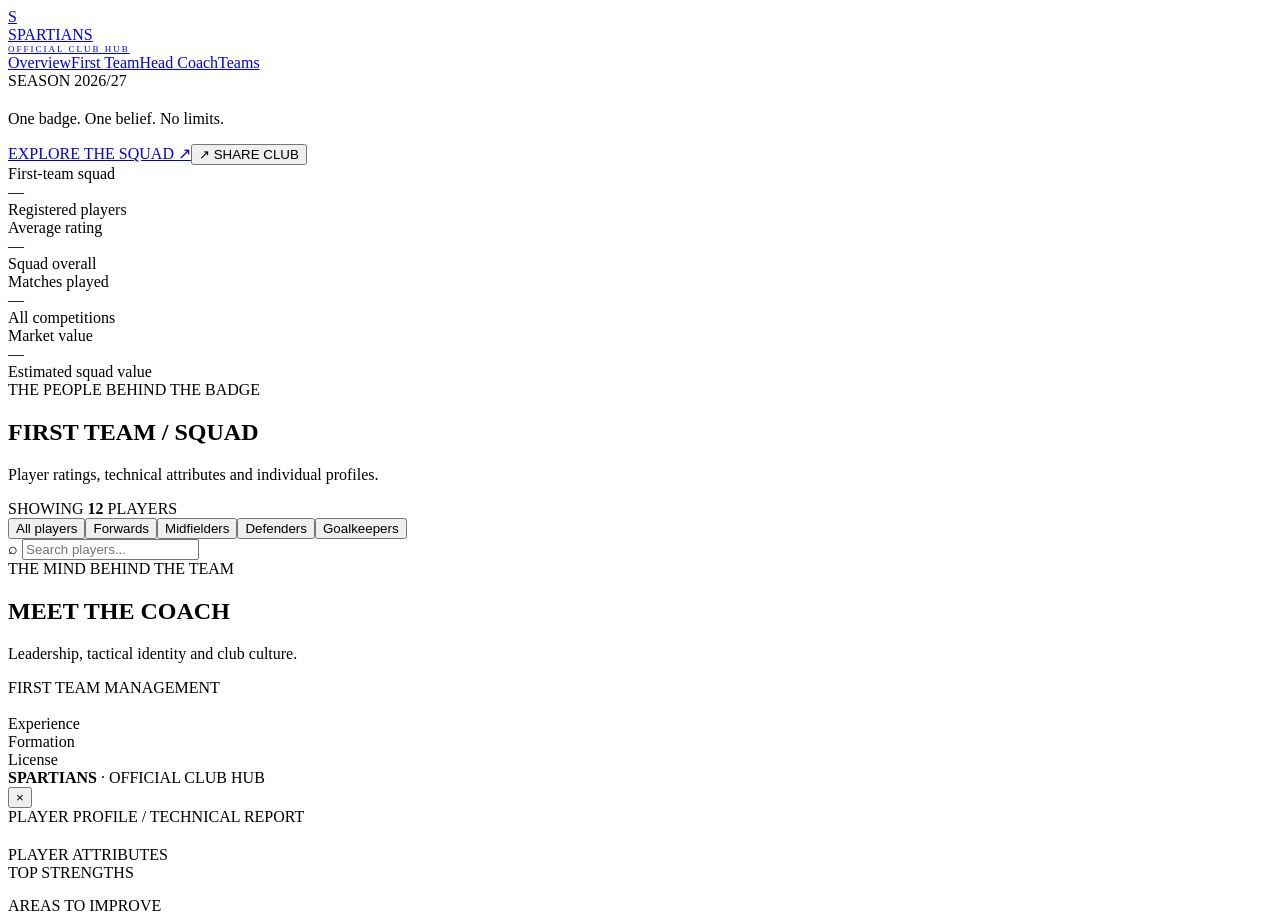
==== commit 147793e2: "claude files" ====
--- a/index.html
+++ b/index.html
@@ -2,34 +2,34 @@
 <html lang="en">
 <head>
 <meta charset="utf-8"><meta name="viewport" content="width=device-width,initial-scale=1">
-<meta name="theme-color" content="#0a0d0b"><title>FORGE FC | Official Club Hub</title>
+<meta name="theme-color" content="#061428"><meta name="description" content="The official SPARTIANS club hub: first-team squad, player profiles, and coaching staff."><title>SPARTIANS | Official Club Hub</title>
 <link rel="preconnect" href="https://fonts.googleapis.com"><link rel="preconnect" href="https://fonts.gstatic.com" crossorigin>
 <link href="https://fonts.googleapis.com/css2?family=Barlow+Condensed:wght@500;600;700;800;900&family=Inter:wght@400;500;600;700;800&display=swap" rel="stylesheet">
 <link rel="stylesheet" href="css/theme.css"><link rel="stylesheet" href="css/public.css">
 </head>
 <body>
 <header class="wrap">
-  <a class="brand" href="#home"><div class="crest" id="crest">S</div><div><div class="brand-name" id="brandName">FORGE FC</div><div class="muted" style="font-size:9px;letter-spacing:2px">OFFICIAL CLUB HUB</div></div></a>
-  <nav class="nav"><a href="#home">Overview</a><a href="#squad">First Team</a><a href="#coach">Head Coach</a></nav>
+  <a class="brand" href="#home"><div class="crest" id="crest">S</div><div><div class="brand-name" id="brandName">SPARTIANS</div><div class="muted" style="font-size:9px;letter-spacing:2px">OFFICIAL CLUB HUB</div></div></a>
+  <nav class="nav"><a href="#home">Overview</a><a href="#squad">First Team</a><a href="#coach">Head Coach</a><a href="pages/teams.html">Teams</a></nav>
   <div class="season"><span class="dot"></span><span id="season">SEASON 2026/27</span></div>
 </header>
 <main class="wrap">
-<section class="hero" id="home"><div class="hero-in"><div><div class="eyebrow" id="eyebrow">THE FIRST TEAM · EST. 2012</div><h1 id="heroTitle">FORGE <span class="lime">FC</span></h1><p class="motto" id="motto">One badge. One belief. No limits.</p><div class="actions"><a class="btn primary" href="#squad">EXPLORE THE SQUAD ↗</a><button class="btn" id="share">↗ SHARE CLUB</button></div></div><div class="eyebrow">BUILT DIFFERENT. UNITED ALWAYS.</div></div></section>
+<section class="hero" id="home"><div class="hero-in"><div><div class="eyebrow" id="eyebrow"></div><h1 id="heroTitle"></h1><p class="motto" id="motto">One badge. One belief. No limits.</p><div class="actions"><a class="btn primary" href="#squad">EXPLORE THE SQUAD ↗</a><button class="btn" id="share">↗ SHARE CLUB</button></div></div><div class="eyebrow" id="heroTag"></div></div></section>
 <section class="stats" aria-label="Club statistics">
-  <article class="stat"><div class="stat-label">First-team squad</div><div class="stat-value" id="statPlayers">12</div><div class="stat-note">Registered players</div></article>
-  <article class="stat"><div class="stat-label">Average rating</div><div class="stat-value" id="statRating">84 <small>OVR</small></div><div class="stat-note">Squad overall</div></article>
-  <article class="stat"><div class="stat-label">Matches played</div><div class="stat-value" id="statMatches">28</div><div class="stat-note">All competitions</div></article>
-  <article class="stat"><div class="stat-label">Market value</div><div class="stat-value" id="statValue">€186<small>M</small></div><div class="stat-note">Estimated squad value</div></article>
+  <article class="stat"><div class="stat-label">First-team squad</div><div class="stat-value" id="statPlayers">—</div><div class="stat-note">Registered players</div></article>
+  <article class="stat"><div class="stat-label">Average rating</div><div class="stat-value" id="statRating">—</div><div class="stat-note">Squad overall</div></article>
+  <article class="stat"><div class="stat-label">Matches played</div><div class="stat-value" id="statMatches">—</div><div class="stat-note">All competitions</div></article>
+  <article class="stat"><div class="stat-label">Market value</div><div class="stat-value" id="statValue">—</div><div class="stat-note">Estimated squad value</div></article>
 </section>
 <section id="squad">
-  <div class="section-head"><div><div class="kicker">THE PEOPLE BEHIND THE BADGE</div><h2 class="title">FIRST TEAM <span class="lime">/ SQUAD</span></h2><p class="desc">Player ratings, technical attributes and individual profiles.</p></div><div class="count">SHOWING <strong id="visibleCount">12</strong> PLAYERS</div></div>
+  <div class="section-head"><div><div class="kicker">THE PEOPLE BEHIND THE BADGE</div><h2 class="title">FIRST TEAM <span class="gold">/ SQUAD</span></h2><p class="desc">Player ratings, technical attributes and individual profiles.</p></div><div class="count">SHOWING <strong id="visibleCount">12</strong> PLAYERS</div></div>
   <div class="toolbar"><div class="filters" role="group" aria-label="Position filters"><button class="filter active" data-filter="ALL" aria-pressed="true">All players</button><button class="filter" data-filter="FWD" aria-pressed="false">Forwards</button><button class="filter" data-filter="MID" aria-pressed="false">Midfielders</button><button class="filter" data-filter="DEF" aria-pressed="false">Defenders</button><button class="filter" data-filter="GK" aria-pressed="false">Goalkeepers</button></div><label class="search">⌕ <input id="search" type="search" placeholder="Search players..." aria-label="Search players"></label></div>
   <div class="grid" id="grid" aria-live="polite"></div>
 </section>
-<section class="coach-section" id="coach"><div class="section-head"><div><div class="kicker">THE MIND BEHIND THE TEAM</div><h2 class="title">MEET THE <span class="lime">COACH</span></h2><p class="desc">Leadership, tactical identity and club culture.</p></div></div>
-  <article class="coach-panel"><div class="coach-photo" id="coachPhoto"></div><div class="coach-content"><div class="kicker">FIRST TEAM MANAGEMENT</div><h3 class="coach-name" id="coachName">JAMES CARTER</h3><div class="coach-role" id="coachRole"></div><p class="coach-bio" id="coachBio"></p><div class="facts"><div class="fact"><span>Experience</span><strong id="coachExperience"></strong></div><div class="fact"><span>Formation</span><strong id="coachFormation"></strong></div><div class="fact"><span>License</span><strong id="coachLicense"></strong></div></div><div class="quote" id="coachQuote"></div></div></article>
+<section class="coach-section" id="coach"><div class="section-head"><div><div class="kicker">THE MIND BEHIND THE TEAM</div><h2 class="title">MEET THE <span class="gold">COACH</span></h2><p class="desc">Leadership, tactical identity and club culture.</p></div></div>
+  <article class="coach-panel"><div class="coach-photo" id="coachPhoto"></div><div class="coach-content"><div class="kicker">FIRST TEAM MANAGEMENT</div><h3 class="coach-name" id="coachName"></h3><div class="coach-role" id="coachRole"></div><p class="coach-bio" id="coachBio"></p><div class="facts"><div class="fact"><span>Experience</span><strong id="coachExperience"></strong></div><div class="fact"><span>Formation</span><strong id="coachFormation"></strong></div><div class="fact"><span>License</span><strong id="coachLicense"></strong></div></div><div class="quote" id="coachQuote"></div></div></article>
 </section>
-<footer><div><strong id="footerClub">FORGE FC</strong> · OFFICIAL CLUB HUB</div><div>ONE BADGE. ONE <span class="lime">BELIEF.</span> NO LIMITS.</div><div id="copyright"></div></footer>
+<footer><div><strong id="footerClub">SPARTIANS</strong> · OFFICIAL CLUB HUB</div><div id="footerMotto"></div><div id="copyright"></div></footer>
 </main>
 <div class="modal" id="modal" role="dialog" aria-modal="true" aria-labelledby="modalName"><div class="modal-panel"><button class="close" id="close" aria-label="Close player profile">×</button><div class="kicker">PLAYER PROFILE / TECHNICAL REPORT</div><h2 class="modal-name" id="modalName"></h2><div class="muted" id="modalSub"></div><div class="divider"></div><div class="label">PLAYER ATTRIBUTES</div><div class="attr-list" id="attrList"></div><div class="divider"></div><div class="label">TOP STRENGTHS</div><div class="chips" id="modalStrengths"></div><div class="weakness"><div class="label" style="margin-top:15px">AREAS TO IMPROVE</div><div class="chips" id="modalWeaknesses"></div></div></div></div>
 <script src="js/public.js" defer></script>
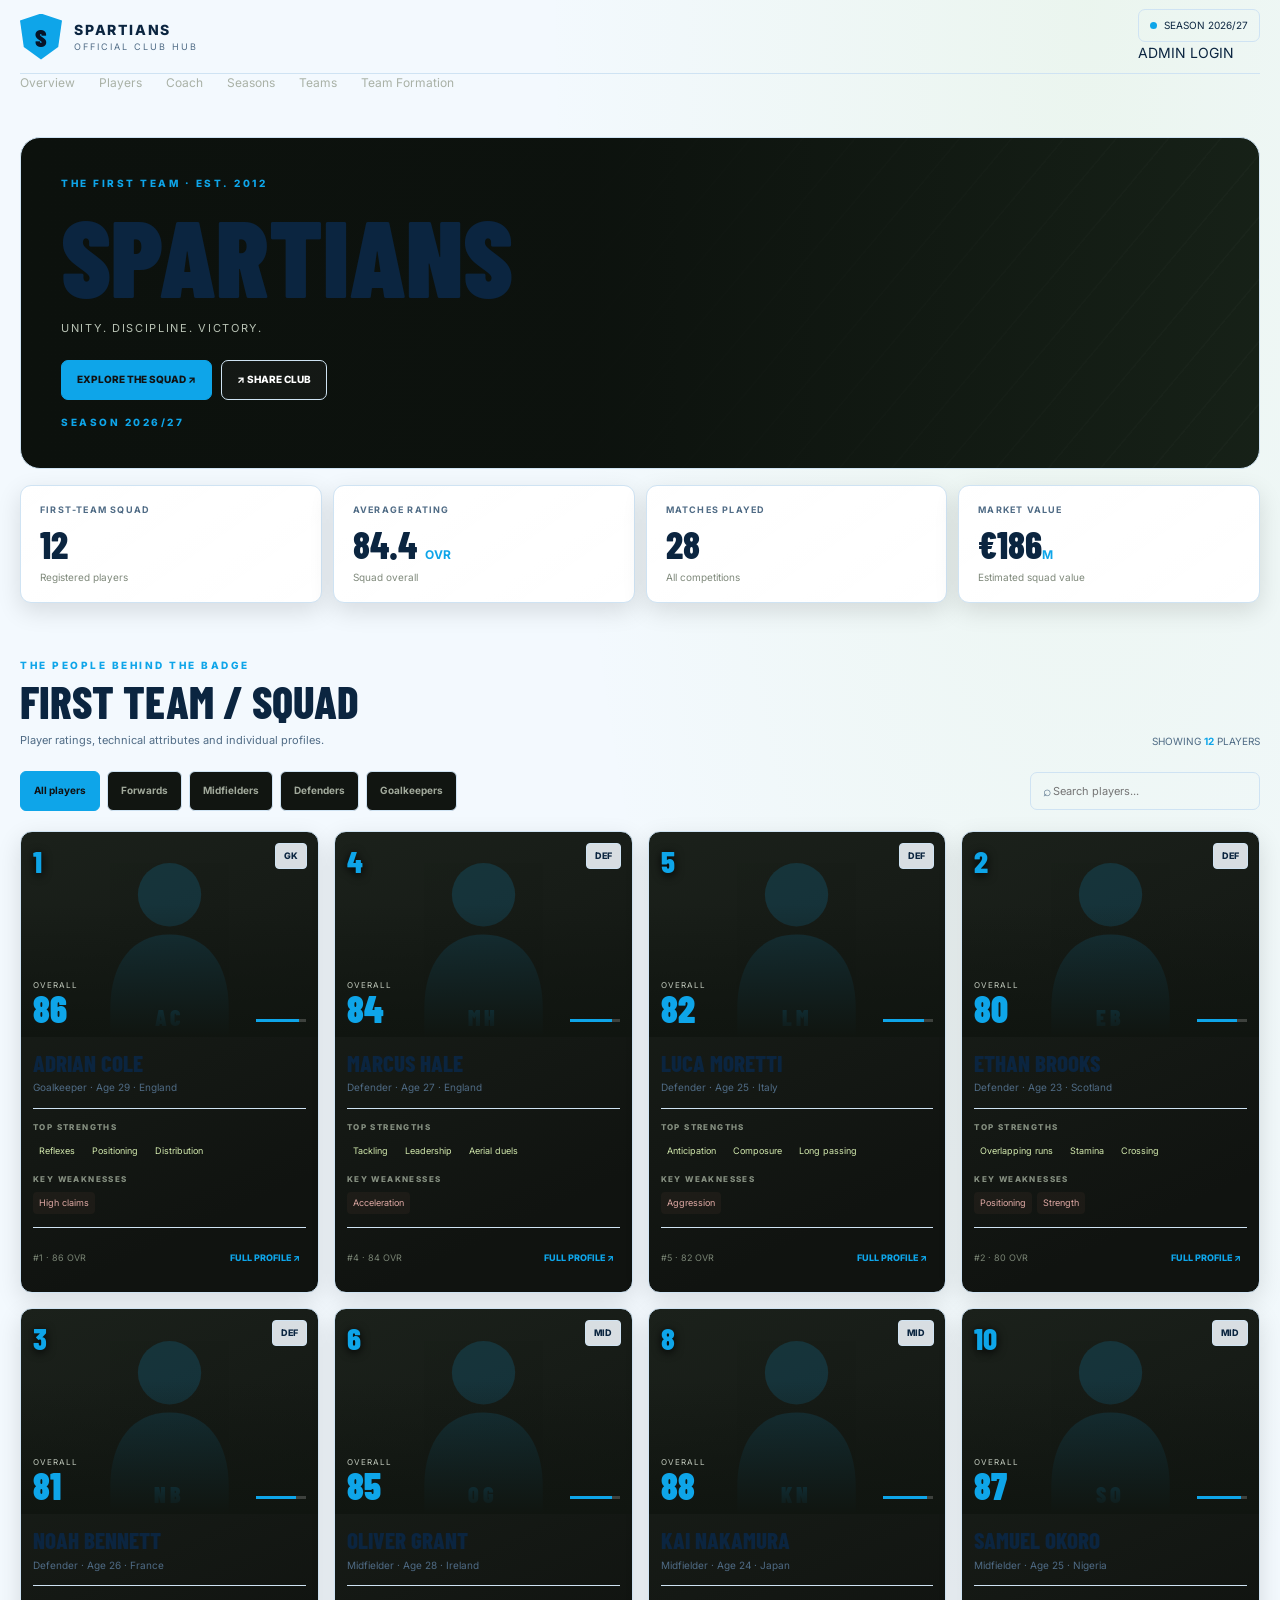
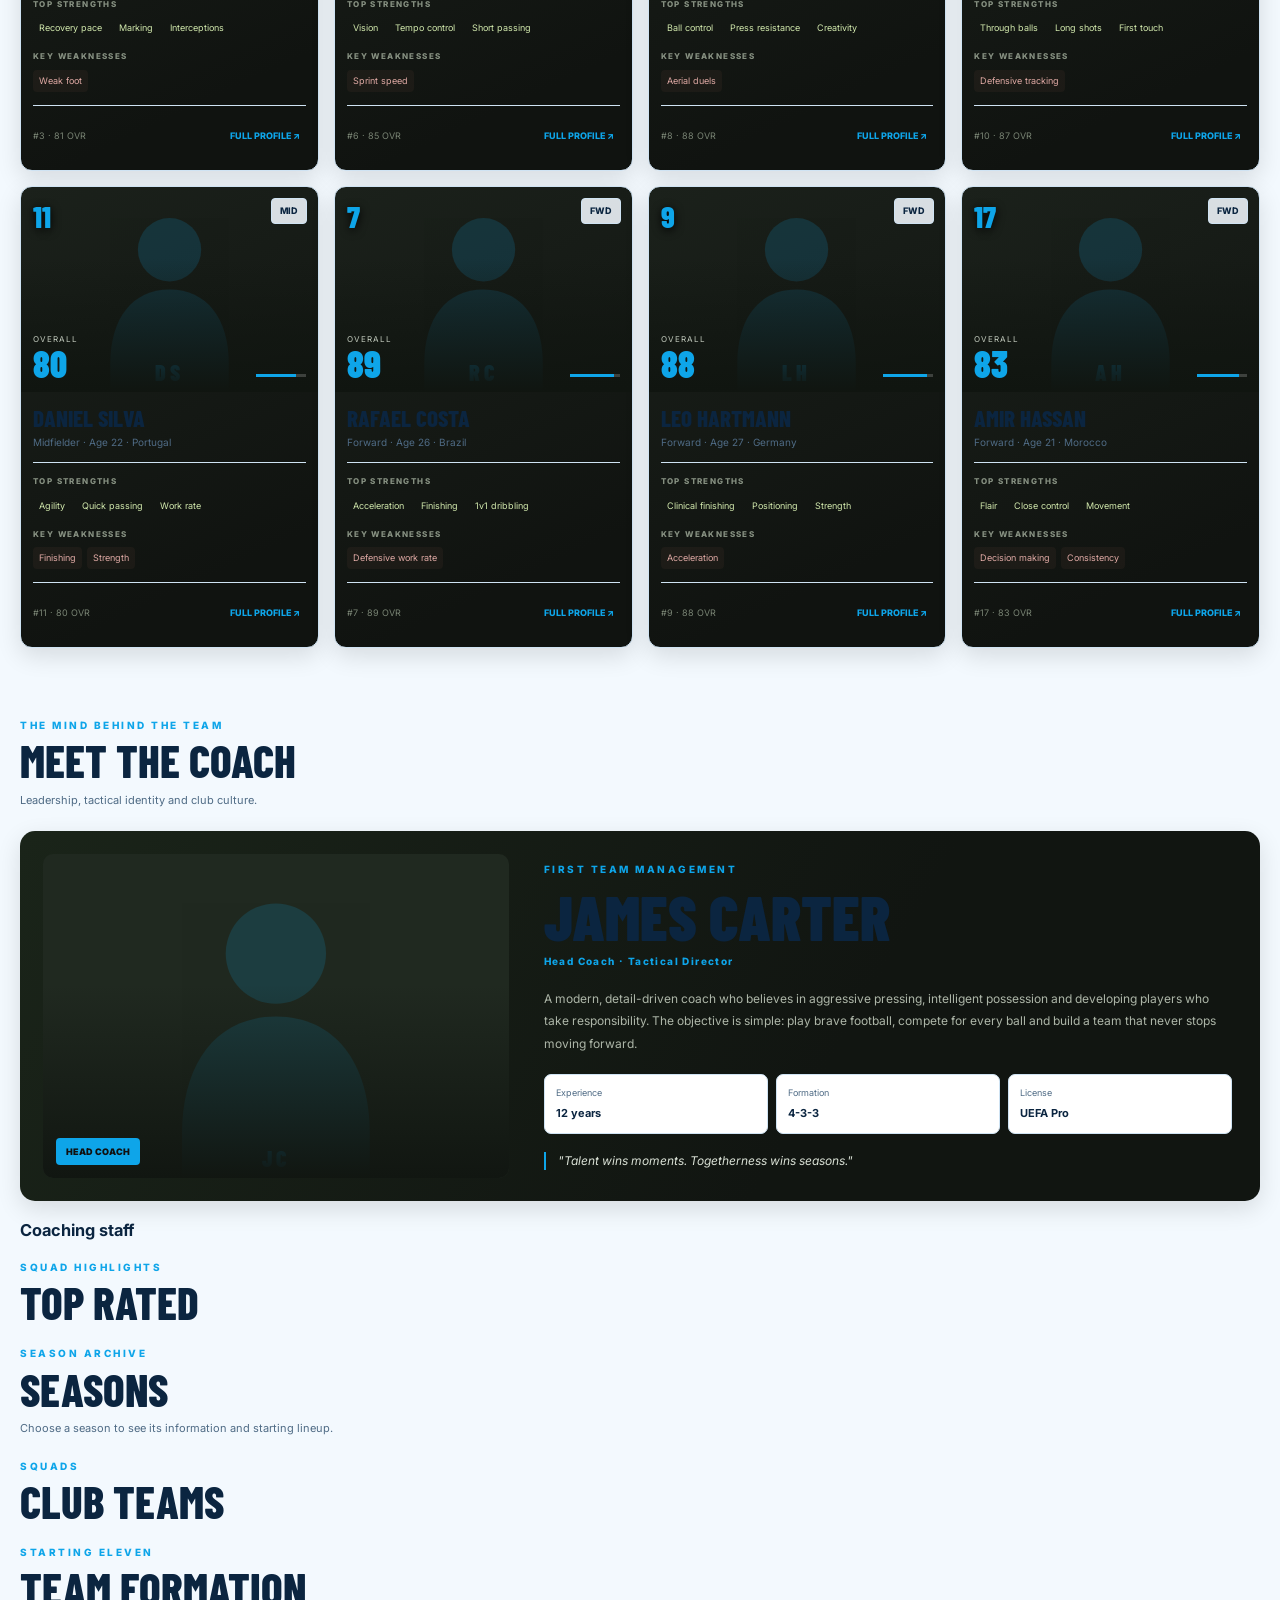
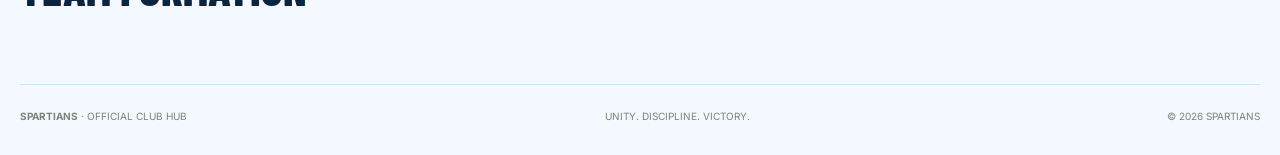
==== commit 82755813: "Update index.html" ====
--- a/index.html
+++ b/index.html
@@ -9,29 +9,36 @@
 </head>
 <body>
 <header class="wrap">
-  <a class="brand" href="#home"><div class="crest" id="crest">S</div><div><div class="brand-name" id="brandName">SPARTIANS</div><div class="muted" style="font-size:9px;letter-spacing:2px">OFFICIAL CLUB HUB</div></div></a>
-  <nav class="nav"><a href="#home">Overview</a><a href="#squad">First Team</a><a href="#coach">Head Coach</a><a href="pages/teams.html">Teams</a></nav>
-  <div class="season"><span class="dot"></span><span id="season">SEASON 2026/27</span></div>
+  <a class="brand" href="#overview"><div class="crest" id="crest">S</div><div><div class="brand-name" id="brandName"></div><div class="muted" style="font-size:9px;letter-spacing:2px">OFFICIAL CLUB HUB</div></div></a>
+  <div class="top-right"><div class="season"><span class="dot"></span><span id="season"></span></div><a class="admin-login" href="admin.html">ADMIN LOGIN</a></div>
 </header>
+<nav class="nav wrap" aria-label="Main sections"><a data-nav="overview" href="#overview">Overview</a><a data-nav="players" href="#players">Players</a><a data-nav="coach" href="#coach">Coach</a><a data-nav="seasons" href="#seasons">Seasons</a><a data-nav="teams" href="#teams">Teams</a><a data-nav="formation" href="#formation">Team Formation</a></nav>
 <main class="wrap">
-<section class="hero" id="home"><div class="hero-in"><div><div class="eyebrow" id="eyebrow"></div><h1 id="heroTitle"></h1><p class="motto" id="motto">One badge. One belief. No limits.</p><div class="actions"><a class="btn primary" href="#squad">EXPLORE THE SQUAD ↗</a><button class="btn" id="share">↗ SHARE CLUB</button></div></div><div class="eyebrow" id="heroTag"></div></div></section>
-<section class="stats" aria-label="Club statistics">
+<section class="hero" id="home" data-view="overview"><div class="hero-in"><div><div class="eyebrow" id="eyebrow"></div><h1 id="heroTitle"></h1><p class="motto" id="motto">One badge. One belief. No limits.</p><div class="actions"><a class="btn primary" href="#players">EXPLORE THE SQUAD ↗</a><button class="btn" id="share">↗ SHARE CLUB</button></div></div><div class="eyebrow" id="heroTag"></div></div></section>
+<section class="stats" aria-label="Club statistics" data-view="overview">
   <article class="stat"><div class="stat-label">First-team squad</div><div class="stat-value" id="statPlayers">—</div><div class="stat-note">Registered players</div></article>
   <article class="stat"><div class="stat-label">Average rating</div><div class="stat-value" id="statRating">—</div><div class="stat-note">Squad overall</div></article>
   <article class="stat"><div class="stat-label">Matches played</div><div class="stat-value" id="statMatches">—</div><div class="stat-note">All competitions</div></article>
   <article class="stat"><div class="stat-label">Market value</div><div class="stat-value" id="statValue">—</div><div class="stat-note">Estimated squad value</div></article>
 </section>
-<section id="squad">
+<section id="squad" data-view="players">
   <div class="section-head"><div><div class="kicker">THE PEOPLE BEHIND THE BADGE</div><h2 class="title">FIRST TEAM <span class="gold">/ SQUAD</span></h2><p class="desc">Player ratings, technical attributes and individual profiles.</p></div><div class="count">SHOWING <strong id="visibleCount">12</strong> PLAYERS</div></div>
   <div class="toolbar"><div class="filters" role="group" aria-label="Position filters"><button class="filter active" data-filter="ALL" aria-pressed="true">All players</button><button class="filter" data-filter="FWD" aria-pressed="false">Forwards</button><button class="filter" data-filter="MID" aria-pressed="false">Midfielders</button><button class="filter" data-filter="DEF" aria-pressed="false">Defenders</button><button class="filter" data-filter="GK" aria-pressed="false">Goalkeepers</button></div><label class="search">⌕ <input id="search" type="search" placeholder="Search players..." aria-label="Search players"></label></div>
   <div class="grid" id="grid" aria-live="polite"></div>
 </section>
-<section class="coach-section" id="coach"><div class="section-head"><div><div class="kicker">THE MIND BEHIND THE TEAM</div><h2 class="title">MEET THE <span class="gold">COACH</span></h2><p class="desc">Leadership, tactical identity and club culture.</p></div></div>
+<section class="coach-section" id="coach" data-view="coach"><div class="section-head"><div><div class="kicker">THE MIND BEHIND THE TEAM</div><h2 class="title">MEET THE <span class="gold">COACH</span></h2><p class="desc">Leadership, tactical identity and club culture.</p></div></div>
   <article class="coach-panel"><div class="coach-photo" id="coachPhoto"></div><div class="coach-content"><div class="kicker">FIRST TEAM MANAGEMENT</div><h3 class="coach-name" id="coachName"></h3><div class="coach-role" id="coachRole"></div><p class="coach-bio" id="coachBio"></p><div class="facts"><div class="fact"><span>Experience</span><strong id="coachExperience"></strong></div><div class="fact"><span>Formation</span><strong id="coachFormation"></strong></div><div class="fact"><span>License</span><strong id="coachLicense"></strong></div></div><div class="quote" id="coachQuote"></div></div></article>
+<h3 class="sub-h">Coaching staff</h3><div class="tiles" id="staffList"></div>
 </section>
+<section data-view="overview" id="highlights"><div class="section-head"><div><div class="kicker">SQUAD HIGHLIGHTS</div><h2 class="title">TOP <span class="gold">RATED</span></h2></div></div><div class="tiles" id="highlightList"></div></section>
+<section data-view="seasons" id="seasons"><div class="section-head"><div><div class="kicker">SEASON ARCHIVE</div><h2 class="title">SEA<span class="gold">SONS</span></h2><p class="desc">Choose a season to see its information and starting lineup.</p></div><div id="seasonPick"></div></div><div class="tiles" id="seasonInfo"></div></section>
+<section data-view="teams" id="teams"><div class="section-head"><div><div class="kicker">SQUADS</div><h2 class="title">CLUB <span class="gold">TEAMS</span></h2></div></div><div class="tiles" id="teamList"></div></section>
+<section data-view="formation" id="formation"><div class="section-head"><div><div class="kicker">STARTING ELEVEN</div><h2 class="title">TEAM <span class="gold">FORMATION</span></h2><p class="desc" id="formationDesc"></p></div><div class="actions" id="formationPick"></div></div><div id="pitchBox"></div></section>
 <footer><div><strong id="footerClub">SPARTIANS</strong> · OFFICIAL CLUB HUB</div><div id="footerMotto"></div><div id="copyright"></div></footer>
 </main>
 <div class="modal" id="modal" role="dialog" aria-modal="true" aria-labelledby="modalName"><div class="modal-panel"><button class="close" id="close" aria-label="Close player profile">×</button><div class="kicker">PLAYER PROFILE / TECHNICAL REPORT</div><h2 class="modal-name" id="modalName"></h2><div class="muted" id="modalSub"></div><div class="divider"></div><div class="label">PLAYER ATTRIBUTES</div><div class="attr-list" id="attrList"></div><div class="divider"></div><div class="label">TOP STRENGTHS</div><div class="chips" id="modalStrengths"></div><div class="weakness"><div class="label" style="margin-top:15px">AREAS TO IMPROVE</div><div class="chips" id="modalWeaknesses"></div></div></div></div>
+<script src="js/club-data.js" defer></script>
+<script src="js/site-views.js" defer></script>
 <script src="js/public.js" defer></script>
 </body>
-</html>+</html>
--- a/css/theme.css
+++ b/css/theme.css
@@ -0,0 +1,4 @@
+:root{color-scheme:dark;--brand-navy:#061428;--brand-blue:#0b2140;--brand-gold:#d4af37;--brand-ivory:#f8fafc;--bg:var(--brand-navy);--panel:var(--brand-blue);--accent:var(--brand-gold);--text:var(--brand-ivory);--muted:#b7c3d5;--line:rgba(212,175,55,.20);--radius:12px;--content-width:1180px;--navy:var(--brand-navy);--lime:var(--accent);--red:#ff8d86;--head:"Barlow Condensed",Impact,sans-serif;--body:"Inter",sans-serif}
+:focus-visible{outline:3px solid var(--accent);outline-offset:3px}
+button,input,select,textarea{font:inherit}button{touch-action:manipulation}img{max-width:100%}
+@media(prefers-reduced-motion:reduce){*,*::before,*::after{scroll-behavior:auto!important;animation-duration:.01ms!important;transition-duration:.01ms!important}}
--- a/css/public.css
+++ b/css/public.css
@@ -0,0 +1,36 @@
+/* Public styling; shared tokens are in theme.css. */
+/* Public website layout. Shared colors and accessibility tokens live in theme.css. */
+/* Public website styling. Edit this file to change the public appearance. */
+*{box-sizing:border-box}html{scroll-behavior:smooth}body{margin:0;background:radial-gradient(ellipse at 85% 0%,#97ce5217,transparent 34rem),var(--bg);color:var(--text);font:14px/1.55 var(--body)}button,input{font:inherit}button,a{cursor:pointer}button:focus-visible,a:focus-visible,input:focus-visible{outline:2px solid var(--lime);outline-offset:3px}a{color:inherit;text-decoration:none}.wrap{width:min(1280px,calc(100% - 40px));margin:auto}
+header{height:74px;display:flex;justify-content:space-between;align-items:center;gap:20px;border-bottom:1px solid var(--line)}.brand{display:flex;align-items:center;gap:12px}.crest{width:42px;height:46px;display:grid;place-items:center;background:var(--lime);color:#111;font:900 25px var(--head);clip-path:polygon(50% 0,100% 15%,91% 73%,50% 100%,9% 73%,0 15%)}.brand-name{font-weight:800;letter-spacing:1.8px}.muted{color:var(--muted)}.nav{display:flex;gap:24px;color:#a9b1a6;font-size:12px}.nav a:hover{color:var(--lime)}.season{border:1px solid var(--line);padding:8px 11px;border-radius:7px;font-size:10px}.dot{display:inline-block;width:7px;height:7px;background:var(--lime);border-radius:50%;margin-right:7px}
+.hero{margin-top:23px;min-height:330px;border:1px solid var(--line);border-radius:20px;overflow:hidden;background:linear-gradient(90deg,#0c110d 0%,#0c110df2 46%,#0c110d35 100%),repeating-linear-gradient(130deg,transparent 0 38px,#ffffff06 39px 40px),#19251a}.hero-in{padding:38px 40px;min-height:330px;display:flex;flex-direction:column;justify-content:space-between}.eyebrow,.kicker{color:var(--lime);font-size:10px;font-weight:800;letter-spacing:2.5px;text-transform:uppercase}.hero h1{font:900 clamp(60px,9vw,108px)/.9 var(--head);margin:15px 0 0;text-transform:uppercase}.lime{color:var(--lime)}.motto{color:#b8c2b4;letter-spacing:1.7px;font-size:11px;text-transform:uppercase;margin:16px 0 23px}.btn{border:1px solid var(--line);border-radius:7px;padding:11px 15px;font-size:10px;font-weight:800;background:#ffffff08;color:white}.btn.primary{background:var(--lime);color:#111;border-color:var(--lime)}.btn:hover{border-color:var(--lime)}.actions{display:flex;gap:9px;flex-wrap:wrap}
+.stats{display:grid;grid-template-columns:repeat(4,1fr);gap:11px;margin:16px 0 55px}.stat{padding:17px 19px;border:1px solid var(--line);border-radius:11px;background:linear-gradient(145deg,#ffffff08,#ffffff02)}.stat-label{font-size:9px;color:var(--muted);font-weight:700;letter-spacing:1.2px;text-transform:uppercase}.stat-value{font:800 38px/1 var(--head);margin-top:8px}.stat-value small{font:700 12px var(--body);color:var(--lime)}.stat-note{font-size:10px;color:#7f897b;margin-top:7px}
+.section-head{display:flex;justify-content:space-between;align-items:end;gap:18px;margin-bottom:22px}.title{font:800 45px/.98 var(--head);margin:5px 0 0;text-transform:uppercase}.desc{font-size:11px;color:var(--muted);margin:9px 0 0}.count{font-size:10px;color:var(--muted)}.count strong{color:var(--lime)}
+.toolbar{display:flex;align-items:center;justify-content:space-between;gap:12px;flex-wrap:wrap;margin-bottom:20px}.filters{display:flex;flex-wrap:wrap;gap:7px}.filter{border:1px solid var(--line);border-radius:6px;padding:9px 13px;background:#111511;color:#a1a99b;font-size:10px;font-weight:700}.filter.active{background:var(--lime);border-color:var(--lime);color:#111}.search{border:1px solid var(--line);border-radius:7px;padding:0 12px;height:38px;display:flex;align-items:center;width:230px;color:var(--muted)}.search input{background:transparent;border:0;outline:0;color:white;width:100%;font-size:11px}
+.grid{display:grid;grid-template-columns:repeat(4,minmax(0,1fr));gap:15px}.card{min-width:0;overflow:hidden;border:1px solid var(--line);border-radius:12px;background:linear-gradient(155deg,#1b211b,#101310 80%);transition:.2s}.card:hover{transform:translateY(-4px);border-color:var(--accent)80;box-shadow:0 15px 32px #0005}.portrait{position:relative;height:205px;overflow:hidden;background:radial-gradient(ellipse at 50% 35%,var(--accent)20,transparent 62%),#1a221a}.portrait:after{content:"";position:absolute;inset:35% 0 0;background:linear-gradient(transparent,#101510);pointer-events:none}.fallback{position:absolute;inset:0;display:flex;align-items:end;justify-content:center;color:var(--lime)}.fallback svg{height:95%;width:90%;fill:var(--lime);opacity:.16}.fallback b{position:absolute;bottom:7px;opacity:.7;font:900 22px var(--head);letter-spacing:4px}.portrait img{position:absolute;z-index:1;inset:0;width:100%;height:100%;object-fit:cover;object-position:center 27%}.jersey,.pos,.rating{position:absolute;z-index:3}.jersey{left:12px;top:10px;font:800 31px var(--head);color:var(--lime);text-shadow:0 2px 10px #000}.pos{right:11px;top:11px;padding:5px 8px;background:color-mix(in srgb,var(--bg) 88%,transparent);border:1px solid var(--line);border-radius:4px;font-size:9px;font-weight:800}.rating{bottom:11px;left:12px;display:flex;flex-direction:column}.rating small{font-size:8px;letter-spacing:1px;color:#c1c9bc}.rating strong{font:900 37px/.95 var(--head);color:var(--lime)}.rbar{position:absolute;right:12px;bottom:15px;width:50px;height:3px;background:#ffffff30;z-index:3}.rbar span{display:block;height:100%;background:var(--lime)}.info{padding:14px 12px}.pname{margin:0;white-space:nowrap;overflow:hidden;text-overflow:ellipsis;font:800 23px/1.05 var(--head);text-transform:uppercase}.meta{font-size:10px;color:var(--muted);margin-top:5px}.divider{height:1px;background:var(--line);margin:12px 0}.label{font-size:8px;letter-spacing:1.4px;font-weight:800;color:#869081;margin-bottom:7px}.chips{display:flex;flex-wrap:wrap;gap:5px}.chip{font-size:9px;padding:4px 6px;border-radius:4px;background:var(--accent)0d;border:1px solid var(--accent)20;color:#d2e9ad}.chip.weak{background:#ff8d860c;border-color:#ff8d8620;color:#e0aaa5}.weakness{margin-top:11px}.card-bottom{display:flex;justify-content:space-between;gap:7px;align-items:center;border-top:1px solid var(--line);margin-top:13px;padding-top:10px}.subtle{font-size:9px;color:#798474}.details{border:0;background:none;color:var(--lime);font-size:9px;font-weight:800}
+.coach-section{margin-top:70px}.coach-panel{display:grid;grid-template-columns:minmax(230px,.8fr) minmax(0,1.2fr);gap:30px;padding:23px;border:1px solid var(--accent)30;border-radius:15px;background:linear-gradient(120deg,#1a2419,#111511 65%)}.coach-photo{position:relative;min-height:320px;overflow:hidden;border-radius:10px;background:#202920}.coach-photo img{position:absolute;inset:0;width:100%;height:100%;object-fit:cover;object-position:center 25%}.coach-photo .fallback svg{width:85%}.coach-photo:after{content:"";position:absolute;inset:40% 0 0;background:linear-gradient(transparent,#111611);pointer-events:none}.coach-badge{position:absolute;z-index:3;left:13px;bottom:13px;padding:7px 10px;background:var(--lime);color:#111;border-radius:4px;font-size:9px;font-weight:900}.coach-content{display:flex;flex-direction:column;justify-content:center;padding:8px 5px}.coach-name{font:900 clamp(38px,5vw,62px)/.95 var(--head);margin:10px 0 0;text-transform:uppercase}.coach-role{color:var(--lime);font-size:10px;letter-spacing:1.4px;font-weight:800;margin-top:8px}.coach-bio{font-size:12px;line-height:1.9;color:#adb6a8;margin:18px 0}.facts{display:grid;grid-template-columns:repeat(3,1fr);gap:8px}.fact{padding:11px;border:1px solid var(--line);background:#ffffff06;border-radius:7px}.fact span{display:block;color:var(--muted);font-size:9px}.fact strong{display:block;font-size:11px;margin-top:5px}.quote{border-left:2px solid var(--lime);padding-left:12px;margin-top:18px;font-style:italic;color:#d9e0d5;font-size:12px}
+footer{display:flex;flex-wrap:wrap;justify-content:space-between;gap:12px;border-top:1px solid var(--line);padding:24px 0 30px;margin-top:65px;color:#7b8577;font-size:10px}.modal{position:fixed;inset:0;z-index:20;display:none;align-items:center;justify-content:center;padding:18px;background:#000c;backdrop-filter:blur(8px)}.modal.open{display:flex}.modal-panel{position:relative;width:min(100%,460px);max-height:90vh;overflow:auto;padding:25px;background:#141914;border:1px solid var(--accent)35;border-radius:14px}.close{position:absolute;right:12px;top:12px;background:#ffffff08;color:white;border:1px solid var(--line);border-radius:6px;width:33px;height:33px;font-size:20px}.modal-name{font:900 42px/1 var(--head);margin:10px 35px 5px;text-transform:uppercase}.attr-list{display:grid;gap:13px;margin:15px 0 22px}.attr-row{display:grid;grid-template-columns:90px 1fr 25px;align-items:center;gap:10px}.attr-row span{font-size:10px;color:#b3bdb0}.attr-row strong{color:var(--lime);font-size:10px;text-align:right}.track{height:5px;background:#2b332a;border-radius:5px;overflow:hidden}.track div{height:100%;background:var(--lime)}.empty{grid-column:1/-1;padding:45px;text-align:center;border:1px dashed var(--line);border-radius:10px;color:var(--muted)}
+@media(max-width:1000px){.grid{grid-template-columns:repeat(3,minmax(0,1fr))}.nav{gap:14px}}
+@media(max-width:700px){.wrap{width:calc(100% - 28px)}.nav{display:none}.hero,.hero-in{min-height:310px}.hero-in{padding:27px 21px}.stats{grid-template-columns:repeat(2,1fr);margin-bottom:42px}.stat{padding:14px}.stat-value{font-size:33px}.title{font-size:38px}.section-head{align-items:start}.filters{width:100%}.filter{flex:1 0 auto;padding:9px}.search{width:100%}.grid{grid-template-columns:repeat(2,minmax(0,1fr));gap:9px}.portrait{height:165px}.info{padding:11px 9px}.pname{font-size:20px}.chip{font-size:8px}.coach-panel{grid-template-columns:1fr;padding:13px;gap:18px}.coach-photo{min-height:280px;max-height:350px}.coach-content{padding:0 4px 5px}.coach-name{font-size:47px}}
+@media(max-width:370px){.grid{grid-template-columns:1fr}.portrait{height:225px}.info{padding:14px}.pname{font-size:25px}.season{font-size:9px;padding:7px}.brand-name{font-size:12px}}
+@media(prefers-reduced-motion:reduce){*{scroll-behavior:auto!important;transition:none!important;animation:none!important}}
+
+body{background-color:var(--bg);color:var(--text)}
+.card,.coach-panel,.modal-panel,.stat,.fact{background-color:var(--panel)}
+.lime,.kicker,.rating strong,.attr-row strong{color:var(--accent)!important}
+.crest{background:var(--accent);color:#061428;overflow:hidden}
+.crest img{display:block}
+
+/* Readability and touch target improvements */
+.nav a,.filter,.details,.btn{min-height:40px}
+.search input{min-height:40px}
+.card,.stat,.coach-panel,.modal-panel{box-shadow:0 8px 24px rgba(0,0,0,.12)}
+@media(max-width:700px){
+  .filter{min-height:42px}
+  .card{min-width:0}
+  .pname{overflow-wrap:anywhere}
+}
+
+.nav a,.filter,.details,.btn{min-height:40px}.search input{min-height:40px}
+.card,.stat,.coach-panel,.modal-panel{box-shadow:0 8px 24px rgba(0,0,0,.12)}
+@media(max-width:700px){.filter{min-height:42px}.card{min-width:0}.pname{overflow-wrap:anywhere}}
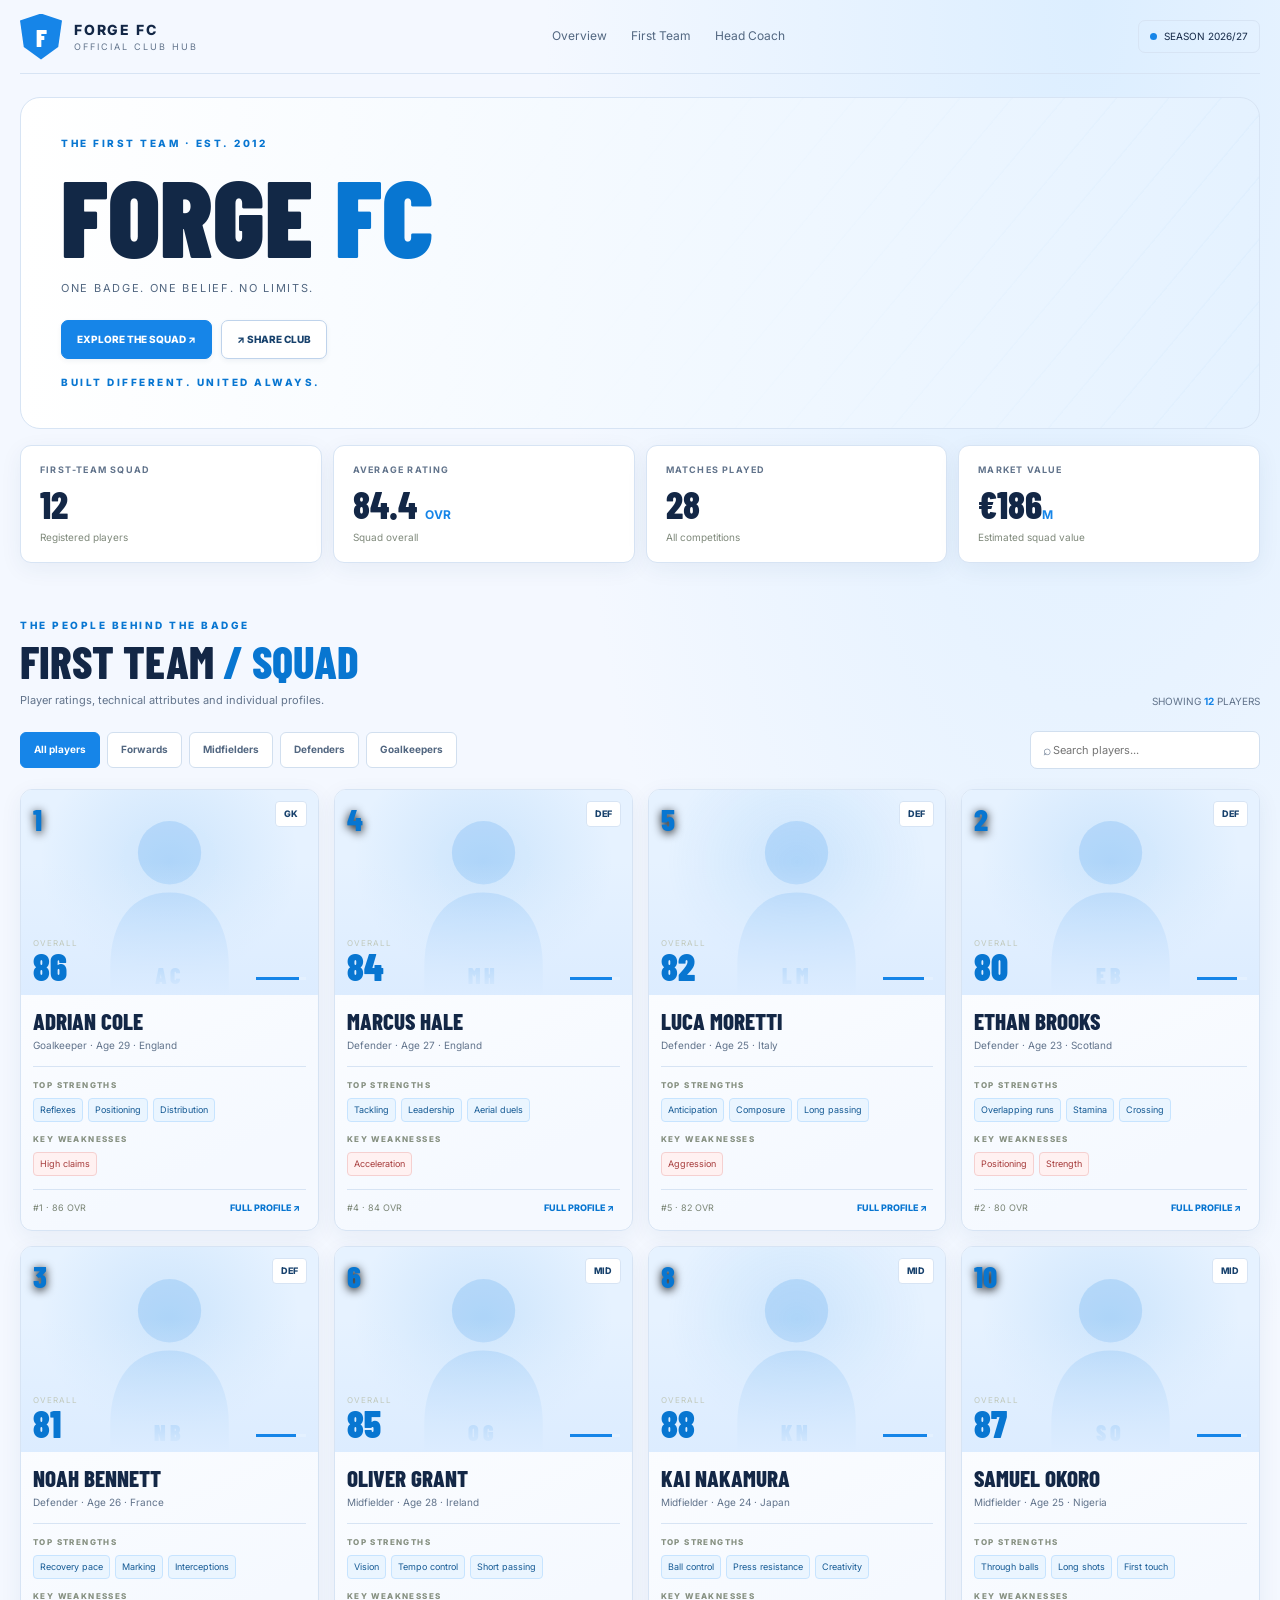
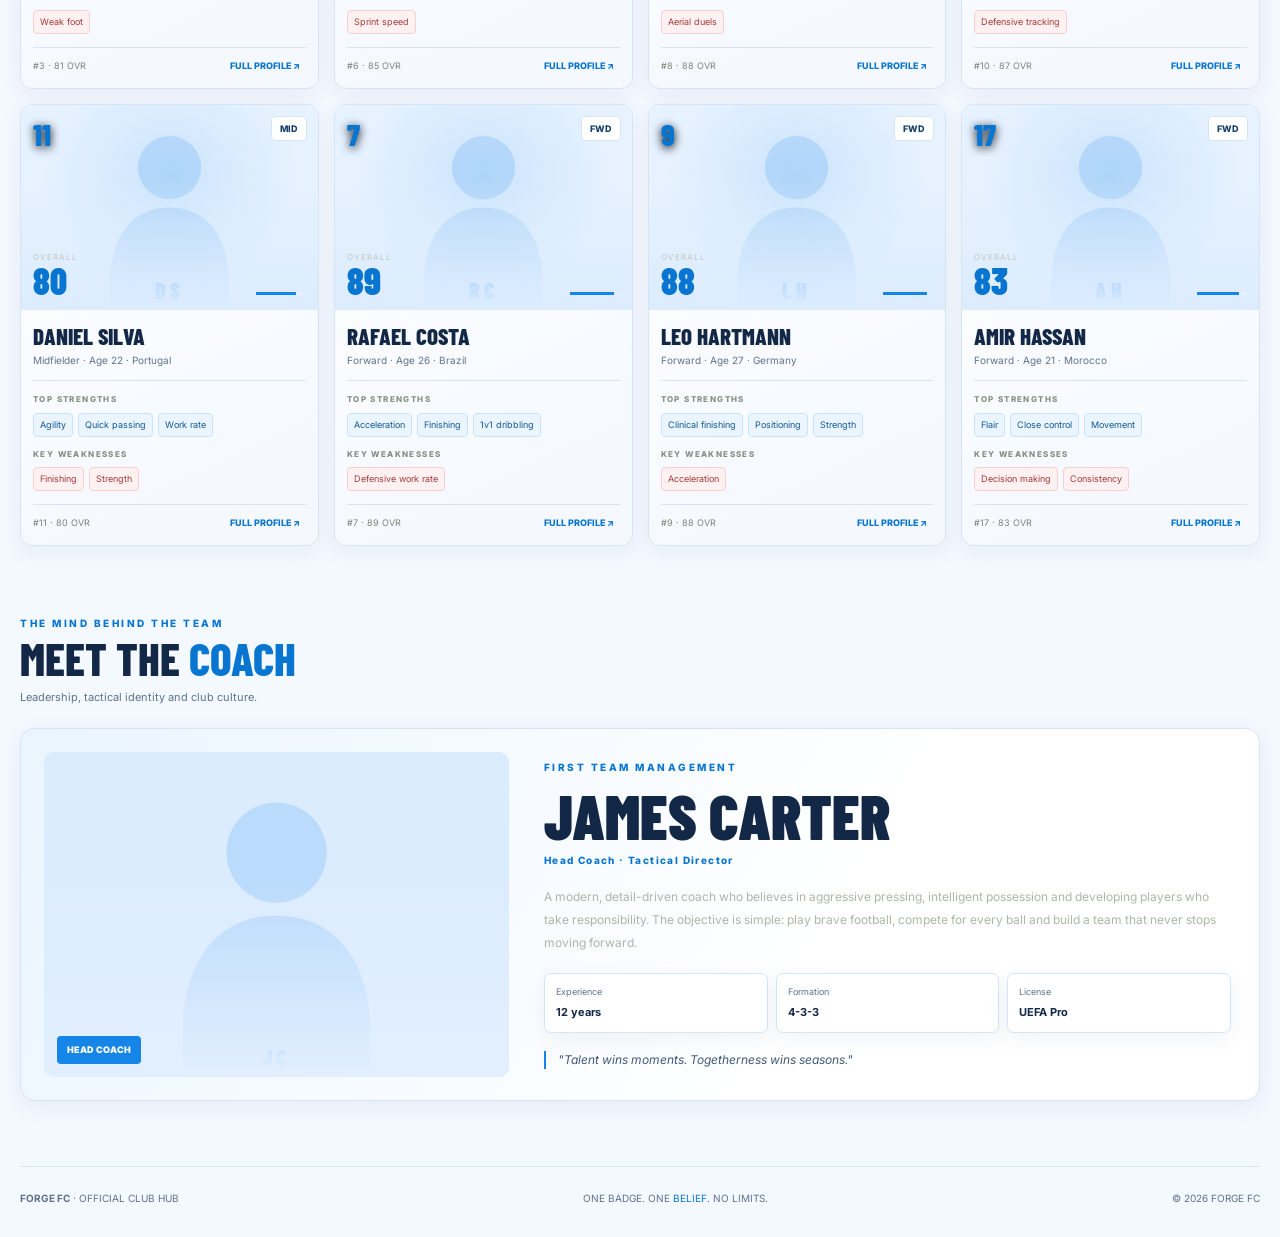
==== commit de09c0ed: "Add files via upload" ====
--- a/index.html
+++ b/index.html
@@ -2,43 +2,96 @@
 <html lang="en">
 <head>
 <meta charset="utf-8"><meta name="viewport" content="width=device-width,initial-scale=1">
-<meta name="theme-color" content="#061428"><meta name="description" content="The official SPARTIANS club hub: first-team squad, player profiles, and coaching staff."><title>SPARTIANS | Official Club Hub</title>
+<meta name="theme-color" content="#1685e8"><title>FORGE FC | Official Club Hub</title>
 <link rel="preconnect" href="https://fonts.googleapis.com"><link rel="preconnect" href="https://fonts.gstatic.com" crossorigin>
 <link href="https://fonts.googleapis.com/css2?family=Barlow+Condensed:wght@500;600;700;800;900&family=Inter:wght@400;500;600;700;800&display=swap" rel="stylesheet">
-<link rel="stylesheet" href="css/theme.css"><link rel="stylesheet" href="css/public.css">
+<style>
+:root{--bg:#0a0d0b;--panel:#131813;--line:#ffffff16;--text:#f3f6ef;--muted:#929b90;--lime:#c4ff4d;--red:#ff8d86;--head:"Barlow Condensed",Impact,sans-serif;--body:"Inter",sans-serif}
+*{box-sizing:border-box}html{scroll-behavior:smooth}body{margin:0;background:radial-gradient(ellipse at 85% 0%,#97ce5217,transparent 34rem),var(--bg);color:var(--text);font:14px/1.55 var(--body)}button,input{font:inherit}button,a{cursor:pointer}button:focus-visible,a:focus-visible,input:focus-visible{outline:2px solid var(--lime);outline-offset:3px}a{color:inherit;text-decoration:none}.wrap{width:min(1280px,calc(100% - 40px));margin:auto}
+header{height:74px;display:flex;justify-content:space-between;align-items:center;gap:20px;border-bottom:1px solid var(--line)}.brand{display:flex;align-items:center;gap:12px}.crest{width:42px;height:46px;display:grid;place-items:center;background:var(--lime);color:#111;font:900 25px var(--head);clip-path:polygon(50% 0,100% 15%,91% 73%,50% 100%,9% 73%,0 15%)}.brand-name{font-weight:800;letter-spacing:1.8px}.muted{color:var(--muted)}.nav{display:flex;gap:24px;color:#a9b1a6;font-size:12px}.nav a:hover{color:var(--lime)}.season{border:1px solid var(--line);padding:8px 11px;border-radius:7px;font-size:10px}.dot{display:inline-block;width:7px;height:7px;background:var(--lime);border-radius:50%;margin-right:7px}
+.hero{margin-top:23px;min-height:330px;border:1px solid var(--line);border-radius:20px;overflow:hidden;background:linear-gradient(90deg,#0c110d 0%,#0c110df2 46%,#0c110d35 100%),repeating-linear-gradient(130deg,transparent 0 38px,#ffffff06 39px 40px),#19251a}.hero-in{padding:38px 40px;min-height:330px;display:flex;flex-direction:column;justify-content:space-between}.eyebrow,.kicker{color:var(--lime);font-size:10px;font-weight:800;letter-spacing:2.5px;text-transform:uppercase}.hero h1{font:900 clamp(60px,9vw,108px)/.9 var(--head);margin:15px 0 0;text-transform:uppercase}.lime{color:var(--lime)}.motto{color:#b8c2b4;letter-spacing:1.7px;font-size:11px;text-transform:uppercase;margin:16px 0 23px}.btn{border:1px solid var(--line);border-radius:7px;padding:11px 15px;font-size:10px;font-weight:800;background:#ffffff08;color:white}.btn.primary{background:var(--lime);color:#111;border-color:var(--lime)}.btn:hover{border-color:var(--lime)}.actions{display:flex;gap:9px;flex-wrap:wrap}
+.stats{display:grid;grid-template-columns:repeat(4,1fr);gap:11px;margin:16px 0 55px}.stat{padding:17px 19px;border:1px solid var(--line);border-radius:11px;background:linear-gradient(145deg,#ffffff08,#ffffff02)}.stat-label{font-size:9px;color:var(--muted);font-weight:700;letter-spacing:1.2px;text-transform:uppercase}.stat-value{font:800 38px/1 var(--head);margin-top:8px}.stat-value small{font:700 12px var(--body);color:var(--lime)}.stat-note{font-size:10px;color:#7f897b;margin-top:7px}
+.section-head{display:flex;justify-content:space-between;align-items:end;gap:18px;margin-bottom:22px}.title{font:800 45px/.98 var(--head);margin:5px 0 0;text-transform:uppercase}.desc{font-size:11px;color:var(--muted);margin:9px 0 0}.count{font-size:10px;color:var(--muted)}.count strong{color:var(--lime)}
+.toolbar{display:flex;align-items:center;justify-content:space-between;gap:12px;flex-wrap:wrap;margin-bottom:20px}.filters{display:flex;flex-wrap:wrap;gap:7px}.filter{border:1px solid var(--line);border-radius:6px;padding:9px 13px;background:#111511;color:#a1a99b;font-size:10px;font-weight:700}.filter.active{background:var(--lime);border-color:var(--lime);color:#111}.search{border:1px solid var(--line);border-radius:7px;padding:0 12px;height:38px;display:flex;align-items:center;width:230px;color:var(--muted)}.search input{background:transparent;border:0;outline:0;color:white;width:100%;font-size:11px}
+.grid{display:grid;grid-template-columns:repeat(4,minmax(0,1fr));gap:15px}.card{min-width:0;overflow:hidden;border:1px solid var(--line);border-radius:12px;background:linear-gradient(155deg,#1b211b,#101310 80%);transition:.2s}.card:hover{transform:translateY(-4px);border-color:#c4ff4d80;box-shadow:0 15px 32px #0005}.portrait{position:relative;height:205px;overflow:hidden;background:radial-gradient(ellipse at 50% 35%,#c4ff4d20,transparent 62%),#1a221a}.portrait:after{content:"";position:absolute;inset:35% 0 0;background:linear-gradient(transparent,#101510);pointer-events:none}.fallback{position:absolute;inset:0;display:flex;align-items:end;justify-content:center;color:var(--lime)}.fallback svg{height:95%;width:90%;fill:var(--lime);opacity:.16}.fallback b{position:absolute;bottom:7px;opacity:.7;font:900 22px var(--head);letter-spacing:4px}.portrait img{position:absolute;z-index:1;inset:0;width:100%;height:100%;object-fit:cover;object-position:center 27%}.jersey,.pos,.rating{position:absolute;z-index:3}.jersey{left:12px;top:10px;font:800 31px var(--head);color:var(--lime);text-shadow:0 2px 10px #000}.pos{right:11px;top:11px;padding:5px 8px;background:#0a0d0be0;border:1px solid #ffffff20;border-radius:4px;font-size:9px;font-weight:800}.rating{bottom:11px;left:12px;display:flex;flex-direction:column}.rating small{font-size:8px;letter-spacing:1px;color:#c1c9bc}.rating strong{font:900 37px/.95 var(--head);color:var(--lime)}.rbar{position:absolute;right:12px;bottom:15px;width:50px;height:3px;background:#ffffff30;z-index:3}.rbar span{display:block;height:100%;background:var(--lime)}.info{padding:14px 12px}.pname{margin:0;white-space:nowrap;overflow:hidden;text-overflow:ellipsis;font:800 23px/1.05 var(--head);text-transform:uppercase}.meta{font-size:10px;color:var(--muted);margin-top:5px}.divider{height:1px;background:var(--line);margin:12px 0}.label{font-size:8px;letter-spacing:1.4px;font-weight:800;color:#869081;margin-bottom:7px}.chips{display:flex;flex-wrap:wrap;gap:5px}.chip{font-size:9px;padding:4px 6px;border-radius:4px;background:#c4ff4d0d;border:1px solid #c4ff4d20;color:#d2e9ad}.chip.weak{background:#ff8d860c;border-color:#ff8d8620;color:#e0aaa5}.weakness{margin-top:11px}.card-bottom{display:flex;justify-content:space-between;gap:7px;align-items:center;border-top:1px solid var(--line);margin-top:13px;padding-top:10px}.subtle{font-size:9px;color:#798474}.details{border:0;background:none;color:var(--lime);font-size:9px;font-weight:800}
+.coach-section{margin-top:70px}.coach-panel{display:grid;grid-template-columns:minmax(230px,.8fr) minmax(0,1.2fr);gap:30px;padding:23px;border:1px solid #c4ff4d30;border-radius:15px;background:linear-gradient(120deg,#1a2419,#111511 65%)}.coach-photo{position:relative;min-height:320px;overflow:hidden;border-radius:10px;background:#202920}.coach-photo img{position:absolute;inset:0;width:100%;height:100%;object-fit:cover;object-position:center 25%}.coach-photo .fallback svg{width:85%}.coach-photo:after{content:"";position:absolute;inset:40% 0 0;background:linear-gradient(transparent,#111611);pointer-events:none}.coach-badge{position:absolute;z-index:3;left:13px;bottom:13px;padding:7px 10px;background:var(--lime);color:#111;border-radius:4px;font-size:9px;font-weight:900}.coach-content{display:flex;flex-direction:column;justify-content:center;padding:8px 5px}.coach-name{font:900 clamp(38px,5vw,62px)/.95 var(--head);margin:10px 0 0;text-transform:uppercase}.coach-role{color:var(--lime);font-size:10px;letter-spacing:1.4px;font-weight:800;margin-top:8px}.coach-bio{font-size:12px;line-height:1.9;color:#adb6a8;margin:18px 0}.facts{display:grid;grid-template-columns:repeat(3,1fr);gap:8px}.fact{padding:11px;border:1px solid var(--line);background:#ffffff06;border-radius:7px}.fact span{display:block;color:var(--muted);font-size:9px}.fact strong{display:block;font-size:11px;margin-top:5px}.quote{border-left:2px solid var(--lime);padding-left:12px;margin-top:18px;font-style:italic;color:#d9e0d5;font-size:12px}
+footer{display:flex;flex-wrap:wrap;justify-content:space-between;gap:12px;border-top:1px solid var(--line);padding:24px 0 30px;margin-top:65px;color:#7b8577;font-size:10px}.modal{position:fixed;inset:0;z-index:20;display:none;align-items:center;justify-content:center;padding:18px;background:#000c;backdrop-filter:blur(8px)}.modal.open{display:flex}.modal-panel{position:relative;width:min(100%,460px);max-height:90vh;overflow:auto;padding:25px;background:#141914;border:1px solid #c4ff4d35;border-radius:14px}.close{position:absolute;right:12px;top:12px;background:#ffffff08;color:white;border:1px solid var(--line);border-radius:6px;width:33px;height:33px;font-size:20px}.modal-name{font:900 42px/1 var(--head);margin:10px 35px 5px;text-transform:uppercase}.attr-list{display:grid;gap:13px;margin:15px 0 22px}.attr-row{display:grid;grid-template-columns:90px 1fr 25px;align-items:center;gap:10px}.attr-row span{font-size:10px;color:#b3bdb0}.attr-row strong{color:var(--lime);font-size:10px;text-align:right}.track{height:5px;background:#2b332a;border-radius:5px;overflow:hidden}.track div{height:100%;background:var(--lime)}.empty{grid-column:1/-1;padding:45px;text-align:center;border:1px dashed var(--line);border-radius:10px;color:var(--muted)}
+@media(max-width:1000px){.grid{grid-template-columns:repeat(3,minmax(0,1fr))}.nav{gap:14px}}
+@media(max-width:700px){.wrap{width:calc(100% - 28px)}.nav{display:none}.hero,.hero-in{min-height:310px}.hero-in{padding:27px 21px}.stats{grid-template-columns:repeat(2,1fr);margin-bottom:42px}.stat{padding:14px}.stat-value{font-size:33px}.title{font-size:38px}.section-head{align-items:start}.filters{width:100%}.filter{flex:1 0 auto;padding:9px}.search{width:100%}.grid{grid-template-columns:repeat(2,minmax(0,1fr));gap:9px}.portrait{height:165px}.info{padding:11px 9px}.pname{font-size:20px}.chip{font-size:8px}.coach-panel{grid-template-columns:1fr;padding:13px;gap:18px}.coach-photo{min-height:280px;max-height:350px}.coach-content{padding:0 4px 5px}.coach-name{font-size:47px}}
+@media(max-width:370px){.grid{grid-template-columns:1fr}.portrait{height:225px}.info{padding:14px}.pname{font-size:25px}.season{font-size:9px;padding:7px}.brand-name{font-size:12px}}
+@media(prefers-reduced-motion:reduce){*{scroll-behavior:auto!important;transition:none!important;animation:none!important}}
+
+/* Blue-and-white visual theme override; functional markup and scripts remain unchanged */
+:root{--bg:#f4f8ff;--panel:#ffffff;--line:#d7e4f4;--text:#132746;--muted:#61738b;--lime:#1685e8;--red:#d94343}
+body{background:radial-gradient(ellipse at 85% 0%,#dceeff 0,transparent 34rem),var(--bg);color:var(--text)}
+header{border-color:var(--line)} .nav{color:#526781}.nav a:hover{color:#0876d1}
+.crest{background:#1685e8;color:#fff}
+.hero{background:linear-gradient(90deg,#fff 0%,#f5faffed 46%,#d9edff50 100%),repeating-linear-gradient(130deg,transparent 0 38px,#1685e80a 39px 40px),#eaf4ff}
+.hero h1{color:#122846}.motto{color:#526781}.eyebrow,.kicker,.lime{color:#0876d1}
+.btn{background:#fff;color:#17416c;border-color:#bfd3eb;box-shadow:0 2px 5px #183d6410;transition:background .18s,border-color .18s,transform .18s,box-shadow .18s}
+.btn.primary{background:#1685e8;color:#fff;border-color:#1685e8}.btn:hover{background:#eaf5ff;border-color:#1685e8;transform:translateY(-1px);box-shadow:0 4px 12px #1685e825}.btn.primary:hover{background:#086fc5;color:#fff}
+.filter{background:#fff;color:#526781;border-color:#d1dfef}.filter.active{background:#1685e8;border-color:#1685e8;color:#fff}
+.search{background:#fff;border-color:#d1dfef}.search input{color:#132746}
+.stat,.card,.coach-panel,.fact,.modal-panel{background:#fff;border-color:#d7e4f4;box-shadow:0 6px 22px #193f6810}
+.card{background:linear-gradient(155deg,#fff,#f5f9ff 80%)}.card:hover{border-color:#1685e8;box-shadow:0 15px 32px #1a5c9630}
+.portrait{background:radial-gradient(ellipse at 50% 35%,#1685e820,transparent 62%),#e6f2ff}
+.portrait:after{background:linear-gradient(transparent,#dcecff)}.fallback{color:#1685e8}
+.jersey,.rating strong{color:#0876d1}.pos{background:#fff;color:#17416c;border-color:#d7e4f4}
+.chip{background:#eaf5ff;border-color:#c7e4ff;color:#155a94}.chip.weak{background:#fff1f1;border-color:#f5d0d0;color:#a63b3b}
+.coach-panel{background:linear-gradient(120deg,#eaf5ff,#fff 65%)}.coach-photo{background:#dcecff}.coach-photo:after{background:linear-gradient(transparent,#e2efff)}
+.coach-badge{background:#1685e8;color:#fff}.coach-role,.details{color:#0876d1}.quote{border-color:#1685e8;color:#405977}
+.modal{background:#17345488}.modal-panel{background:#fff}.attr-row span{color:#526781}.attr-row strong{color:#0876d1}.track{background:#dbe7f5}.track div{background:#1685e8}
+footer{border-color:#d7e4f4;color:#61738b}
+
+</style>
 </head>
 <body>
 <header class="wrap">
-  <a class="brand" href="#overview"><div class="crest" id="crest">S</div><div><div class="brand-name" id="brandName"></div><div class="muted" style="font-size:9px;letter-spacing:2px">OFFICIAL CLUB HUB</div></div></a>
-  <div class="top-right"><div class="season"><span class="dot"></span><span id="season"></span></div><a class="admin-login" href="admin.html">ADMIN LOGIN</a></div>
+  <a class="brand" href="#home"><div class="crest" id="crest">F</div><div><div class="brand-name" id="brandName">FORGE FC</div><div class="muted" style="font-size:9px;letter-spacing:2px">OFFICIAL CLUB HUB</div></div></a>
+  <nav class="nav"><a href="#home">Overview</a><a href="#squad">First Team</a><a href="#coach">Head Coach</a></nav>
+  <div class="season"><span class="dot"></span><span id="season">SEASON 2026/27</span></div>
 </header>
-<nav class="nav wrap" aria-label="Main sections"><a data-nav="overview" href="#overview">Overview</a><a data-nav="players" href="#players">Players</a><a data-nav="coach" href="#coach">Coach</a><a data-nav="seasons" href="#seasons">Seasons</a><a data-nav="teams" href="#teams">Teams</a><a data-nav="formation" href="#formation">Team Formation</a></nav>
 <main class="wrap">
-<section class="hero" id="home" data-view="overview"><div class="hero-in"><div><div class="eyebrow" id="eyebrow"></div><h1 id="heroTitle"></h1><p class="motto" id="motto">One badge. One belief. No limits.</p><div class="actions"><a class="btn primary" href="#players">EXPLORE THE SQUAD ↗</a><button class="btn" id="share">↗ SHARE CLUB</button></div></div><div class="eyebrow" id="heroTag"></div></div></section>
-<section class="stats" aria-label="Club statistics" data-view="overview">
-  <article class="stat"><div class="stat-label">First-team squad</div><div class="stat-value" id="statPlayers">—</div><div class="stat-note">Registered players</div></article>
-  <article class="stat"><div class="stat-label">Average rating</div><div class="stat-value" id="statRating">—</div><div class="stat-note">Squad overall</div></article>
-  <article class="stat"><div class="stat-label">Matches played</div><div class="stat-value" id="statMatches">—</div><div class="stat-note">All competitions</div></article>
-  <article class="stat"><div class="stat-label">Market value</div><div class="stat-value" id="statValue">—</div><div class="stat-note">Estimated squad value</div></article>
+<section class="hero" id="home"><div class="hero-in"><div><div class="eyebrow" id="eyebrow">THE FIRST TEAM · EST. 2012</div><h1 id="heroTitle">FORGE <span class="lime">FC</span></h1><p class="motto" id="motto">One badge. One belief. No limits.</p><div class="actions"><a class="btn primary" href="#squad">EXPLORE THE SQUAD ↗</a><button class="btn" id="share">↗ SHARE CLUB</button></div></div><div class="eyebrow">BUILT DIFFERENT. UNITED ALWAYS.</div></div></section>
+<section class="stats" aria-label="Club statistics">
+  <article class="stat"><div class="stat-label">First-team squad</div><div class="stat-value" id="statPlayers">12</div><div class="stat-note">Registered players</div></article>
+  <article class="stat"><div class="stat-label">Average rating</div><div class="stat-value" id="statRating">84 <small>OVR</small></div><div class="stat-note">Squad overall</div></article>
+  <article class="stat"><div class="stat-label">Matches played</div><div class="stat-value" id="statMatches">28</div><div class="stat-note">All competitions</div></article>
+  <article class="stat"><div class="stat-label">Market value</div><div class="stat-value" id="statValue">€186<small>M</small></div><div class="stat-note">Estimated squad value</div></article>
 </section>
-<section id="squad" data-view="players">
-  <div class="section-head"><div><div class="kicker">THE PEOPLE BEHIND THE BADGE</div><h2 class="title">FIRST TEAM <span class="gold">/ SQUAD</span></h2><p class="desc">Player ratings, technical attributes and individual profiles.</p></div><div class="count">SHOWING <strong id="visibleCount">12</strong> PLAYERS</div></div>
+<section id="squad">
+  <div class="section-head"><div><div class="kicker">THE PEOPLE BEHIND THE BADGE</div><h2 class="title">FIRST TEAM <span class="lime">/ SQUAD</span></h2><p class="desc">Player ratings, technical attributes and individual profiles.</p></div><div class="count">SHOWING <strong id="visibleCount">12</strong> PLAYERS</div></div>
   <div class="toolbar"><div class="filters" role="group" aria-label="Position filters"><button class="filter active" data-filter="ALL" aria-pressed="true">All players</button><button class="filter" data-filter="FWD" aria-pressed="false">Forwards</button><button class="filter" data-filter="MID" aria-pressed="false">Midfielders</button><button class="filter" data-filter="DEF" aria-pressed="false">Defenders</button><button class="filter" data-filter="GK" aria-pressed="false">Goalkeepers</button></div><label class="search">⌕ <input id="search" type="search" placeholder="Search players..." aria-label="Search players"></label></div>
   <div class="grid" id="grid" aria-live="polite"></div>
 </section>
-<section class="coach-section" id="coach" data-view="coach"><div class="section-head"><div><div class="kicker">THE MIND BEHIND THE TEAM</div><h2 class="title">MEET THE <span class="gold">COACH</span></h2><p class="desc">Leadership, tactical identity and club culture.</p></div></div>
-  <article class="coach-panel"><div class="coach-photo" id="coachPhoto"></div><div class="coach-content"><div class="kicker">FIRST TEAM MANAGEMENT</div><h3 class="coach-name" id="coachName"></h3><div class="coach-role" id="coachRole"></div><p class="coach-bio" id="coachBio"></p><div class="facts"><div class="fact"><span>Experience</span><strong id="coachExperience"></strong></div><div class="fact"><span>Formation</span><strong id="coachFormation"></strong></div><div class="fact"><span>License</span><strong id="coachLicense"></strong></div></div><div class="quote" id="coachQuote"></div></div></article>
-<h3 class="sub-h">Coaching staff</h3><div class="tiles" id="staffList"></div>
+<section class="coach-section" id="coach"><div class="section-head"><div><div class="kicker">THE MIND BEHIND THE TEAM</div><h2 class="title">MEET THE <span class="lime">COACH</span></h2><p class="desc">Leadership, tactical identity and club culture.</p></div></div>
+  <article class="coach-panel"><div class="coach-photo" id="coachPhoto"></div><div class="coach-content"><div class="kicker">FIRST TEAM MANAGEMENT</div><h3 class="coach-name" id="coachName">JAMES CARTER</h3><div class="coach-role" id="coachRole"></div><p class="coach-bio" id="coachBio"></p><div class="facts"><div class="fact"><span>Experience</span><strong id="coachExperience"></strong></div><div class="fact"><span>Formation</span><strong id="coachFormation"></strong></div><div class="fact"><span>License</span><strong id="coachLicense"></strong></div></div><div class="quote" id="coachQuote"></div></div></article>
 </section>
-<section data-view="overview" id="highlights"><div class="section-head"><div><div class="kicker">SQUAD HIGHLIGHTS</div><h2 class="title">TOP <span class="gold">RATED</span></h2></div></div><div class="tiles" id="highlightList"></div></section>
-<section data-view="seasons" id="seasons"><div class="section-head"><div><div class="kicker">SEASON ARCHIVE</div><h2 class="title">SEA<span class="gold">SONS</span></h2><p class="desc">Choose a season to see its information and starting lineup.</p></div><div id="seasonPick"></div></div><div class="tiles" id="seasonInfo"></div></section>
-<section data-view="teams" id="teams"><div class="section-head"><div><div class="kicker">SQUADS</div><h2 class="title">CLUB <span class="gold">TEAMS</span></h2></div></div><div class="tiles" id="teamList"></div></section>
-<section data-view="formation" id="formation"><div class="section-head"><div><div class="kicker">STARTING ELEVEN</div><h2 class="title">TEAM <span class="gold">FORMATION</span></h2><p class="desc" id="formationDesc"></p></div><div class="actions" id="formationPick"></div></div><div id="pitchBox"></div></section>
-<footer><div><strong id="footerClub">SPARTIANS</strong> · OFFICIAL CLUB HUB</div><div id="footerMotto"></div><div id="copyright"></div></footer>
+<footer><div><strong id="footerClub">FORGE FC</strong> · OFFICIAL CLUB HUB</div><div>ONE BADGE. ONE <span class="lime">BELIEF.</span> NO LIMITS.</div><div id="copyright"></div></footer>
 </main>
 <div class="modal" id="modal" role="dialog" aria-modal="true" aria-labelledby="modalName"><div class="modal-panel"><button class="close" id="close" aria-label="Close player profile">×</button><div class="kicker">PLAYER PROFILE / TECHNICAL REPORT</div><h2 class="modal-name" id="modalName"></h2><div class="muted" id="modalSub"></div><div class="divider"></div><div class="label">PLAYER ATTRIBUTES</div><div class="attr-list" id="attrList"></div><div class="divider"></div><div class="label">TOP STRENGTHS</div><div class="chips" id="modalStrengths"></div><div class="weakness"><div class="label" style="margin-top:15px">AREAS TO IMPROVE</div><div class="chips" id="modalWeaknesses"></div></div></div></div>
-<script src="js/club-data.js" defer></script>
-<script src="js/site-views.js" defer></script>
-<script src="js/public.js" defer></script>
+<script>
+const API_URL = ""; // Public site needs no API: reads data.json from this repository.
+const POSITION_NAMES={GK:"Goalkeeper",DEF:"Defender",MID:"Midfielder",FWD:"Forward"};
+const $=s=>document.querySelector(s);
+let state={club:{},coach:{},players:[]},activeFilter="ALL",lastFocus=null;
+function esc(v){return String(v??"").replace(/[&<>"']/g,c=>({"&":"&amp;","<":"&lt;",">":"&gt;",'"':"&quot;","'":"&#39;"}[c]));}
+function score(v){let n=Number(v);return Number.isFinite(n)?Math.max(1,Math.min(99,n)):1;}
+function initials(s){return String(s||"?").trim().split(/\s+/).filter(Boolean).slice(0,2).map(x=>x[0].toUpperCase()).join("")||"?";}
+function fallback(name){return `<div class="fallback" aria-hidden="true"><svg viewBox="0 0 200 240"><circle cx="100" cy="65" r="39"/><path d="M27 240v-35c0-55 27-91 73-91s73 36 73 91v35z"/></svg><b>${esc(initials(name))}</b></div>`;}
+function imageURL(value){if(!value)return "";try{const u=new URL(value,location.href);return (u.origin===location.origin||u.protocol==="https:")&&["http:","https:","file:"].includes(u.protocol)?u.href:"";}catch{return "";}}
+function img(value,name){const src=imageURL(value);return src?`<img src="${esc(src)}" alt="Portrait of ${esc(name)}" loading="lazy" decoding="async" onerror="this.remove()">`:"";}
+function renderBrand(){const c=state.club;$("#crest").textContent=c.shortName||"F";$("#brandName").textContent=c.name||"CLUB FC";$("#season").textContent="SEASON "+(c.season||"");$("#eyebrow").textContent=`THE FIRST TEAM · EST. ${c.established||"—"}`;$("#heroTitle").innerHTML=`${esc((c.name||"CLUB FC").replace(/\s+FC$/i,""))} <span class="lime">FC</span>`;$("#motto").textContent=c.motto||"";$("#footerClub").textContent=c.name||"";$("#copyright").textContent=`© ${new Date().getFullYear()} ${c.name||""}`;$("#statPlayers").textContent=state.players.length;const avg=state.players.length?state.players.reduce((s,p)=>s+score(p.overall),0)/state.players.length:0;$("#statRating").innerHTML=`${avg.toFixed(1)} <small>OVR</small>`;$("#statMatches").textContent=Number(c.matchesPlayed)||0;$("#statValue").innerHTML=`${esc(c.currency||"€")}${Number(c.marketValueMillions)||0}<small>M</small>`;}
+function renderCoach(){const c=state.coach;$("#coachName").textContent=c.name||"Head Coach";$("#coachRole").textContent=c.role||"";$("#coachBio").textContent=c.bio||"";$("#coachExperience").textContent=c.experience||"—";$("#coachFormation").textContent=c.formation||"—";$("#coachLicense").textContent=c.license||"—";$("#coachQuote").textContent=c.quote?`"${c.quote}"`:"";$("#coachPhoto").innerHTML=fallback(c.name)+img(c.image,c.name)+`<div class="coach-badge">HEAD COACH</div>`;}
+function card(p,i){const strengths=(p.strengths||[]).slice(0,3).map(x=>`<span class="chip">${esc(x)}</span>`).join("");const weaknesses=(p.weaknesses||[]).slice(0,2).map(x=>`<span class="chip weak">${esc(x)}</span>`).join("");const r=score(p.overall);return `<article class="card" style="animation-delay:${Math.min(i*25,250)}ms"><div class="portrait">${fallback(p.name)}${img(p.image,p.name)}<div class="jersey">${esc(p.number)}</div><div class="pos">${esc(p.position)}</div><div class="rating"><small>OVERALL</small><strong>${r}</strong></div><div class="rbar"><span style="width:${r}%"></span></div></div><div class="info"><h3 class="pname" title="${esc(p.name)}">${esc(p.name)}</h3><div class="meta">${esc(POSITION_NAMES[p.position]||"Player")} · Age ${esc(p.age)} · ${esc(p.nationality)}</div><div class="divider"></div><div class="label">TOP STRENGTHS</div><div class="chips">${strengths||'<span class="subtle">Not specified</span>'}</div><div class="weakness"><div class="label">KEY WEAKNESSES</div><div class="chips">${weaknesses||'<span class="subtle">Not specified</span>'}</div></div><div class="card-bottom"><span class="subtle">#${esc(p.number)} · ${r} OVR</span><button class="details" data-id="${esc(p.id)}">FULL PROFILE ↗</button></div></div></article>`;}
+function render(){const q=$("#search").value.trim().toLowerCase();const ps=state.players.filter(p=>(activeFilter==="ALL"||p.position===activeFilter)&&[p.name,p.position,POSITION_NAMES[p.position],p.nationality,...(p.strengths||[]),...(p.weaknesses||[])].join(" ").toLowerCase().includes(q));$("#visibleCount").textContent=ps.length;$("#grid").innerHTML=ps.length?ps.map(card).join(""):'<div class="empty">No players found. Try another name or position.</div>';}
+function openProfile(id){const p=state.players.find(x=>String(x.id)===String(id));if(!p)return;lastFocus=document.activeElement;$("#modalName").textContent=p.name;$("#modalSub").textContent=`#${p.number} · ${POSITION_NAMES[p.position]||"Player"} · ${p.nationality} · Age ${p.age} · ${score(p.overall)} OVR`;const attrs=[["Pace",p.attributes?.pace],["Shooting",p.attributes?.shooting],["Passing",p.attributes?.passing],["Dribbling",p.attributes?.dribbling],["Defending",p.attributes?.defending],["Physical",p.attributes?.physical]];$("#attrList").innerHTML=attrs.map(([n,v])=>{let r=score(v);return `<div class="attr-row"><span>${n}</span><div class="track" role="meter" aria-label="${n}" aria-valuemin="1" aria-valuemax="99" aria-valuenow="${r}"><div style="width:${r}%"></div></div><strong>${r}</strong></div>`}).join("");$("#modalStrengths").innerHTML=(p.strengths||[]).map(x=>`<span class="chip">${esc(x)}</span>`).join("");$("#modalWeaknesses").innerHTML=(p.weaknesses||[]).map(x=>`<span class="chip weak">${esc(x)}</span>`).join("");$("#modal").classList.add("open");document.body.style.overflow="hidden";$("#close").focus();}
+function closeProfile(){$("#modal").classList.remove("open");document.body.style.overflow="";lastFocus?.focus();}
+document.querySelector(".filters").addEventListener("click",e=>{const b=e.target.closest("[data-filter]");if(!b)return;activeFilter=b.dataset.filter;document.querySelectorAll(".filter").forEach(x=>{const on=x===b;x.classList.toggle("active",on);x.setAttribute("aria-pressed",String(on));});render();});
+$("#search").addEventListener("input",render);$("#grid").addEventListener("click",e=>{const b=e.target.closest("[data-id]");if(b)openProfile(b.dataset.id);});$("#close").addEventListener("click",closeProfile);$("#modal").addEventListener("click",e=>{if(e.target===$("#modal"))closeProfile();});document.addEventListener("keydown",e=>{if(e.key==="Escape"&&$("#modal").classList.contains("open"))closeProfile();});
+$("#share").addEventListener("click",async()=>{try{if(navigator.share)await navigator.share({title:state.club.name,text:state.club.motto,url:location.href});else if(navigator.clipboard&&isSecureContext){await navigator.clipboard.writeText(location.href);$("#share").textContent="✓ LINK COPIED";}else prompt("Copy this link",location.href);}catch(e){if(e.name!=="AbortError")prompt("Copy this link",location.href);}});
+async function init(){try{const res=await fetch("data.json",{cache:"no-store"});if(!res.ok)throw Error("Could not load data.json");state=await res.json();if(!Array.isArray(state.players))state.players=[];renderBrand();renderCoach();render();}catch(e){$("#grid").innerHTML='<div class="empty">Could not load club data. Check that data.json is in the same directory as index.html.</div>';console.error(e);}}
+init();
+</script>
 </body>
-</html>
+</html>
